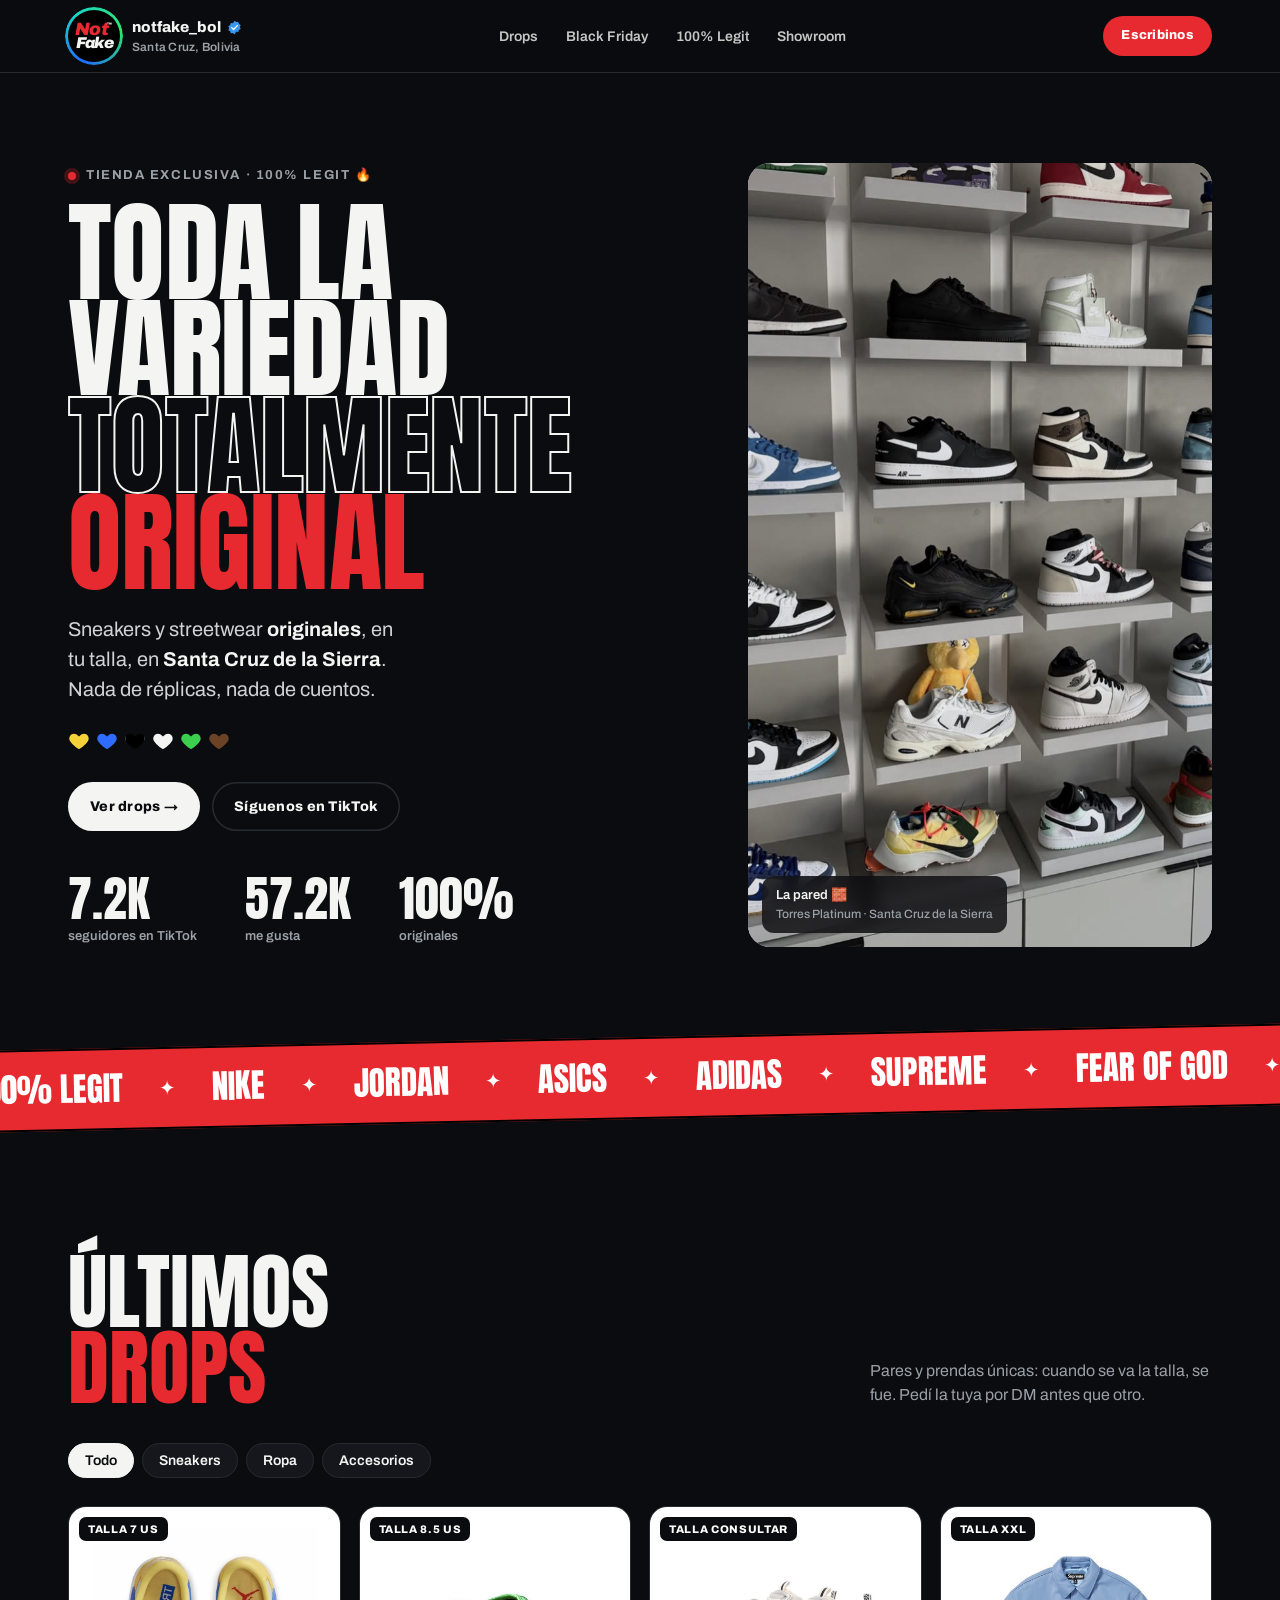
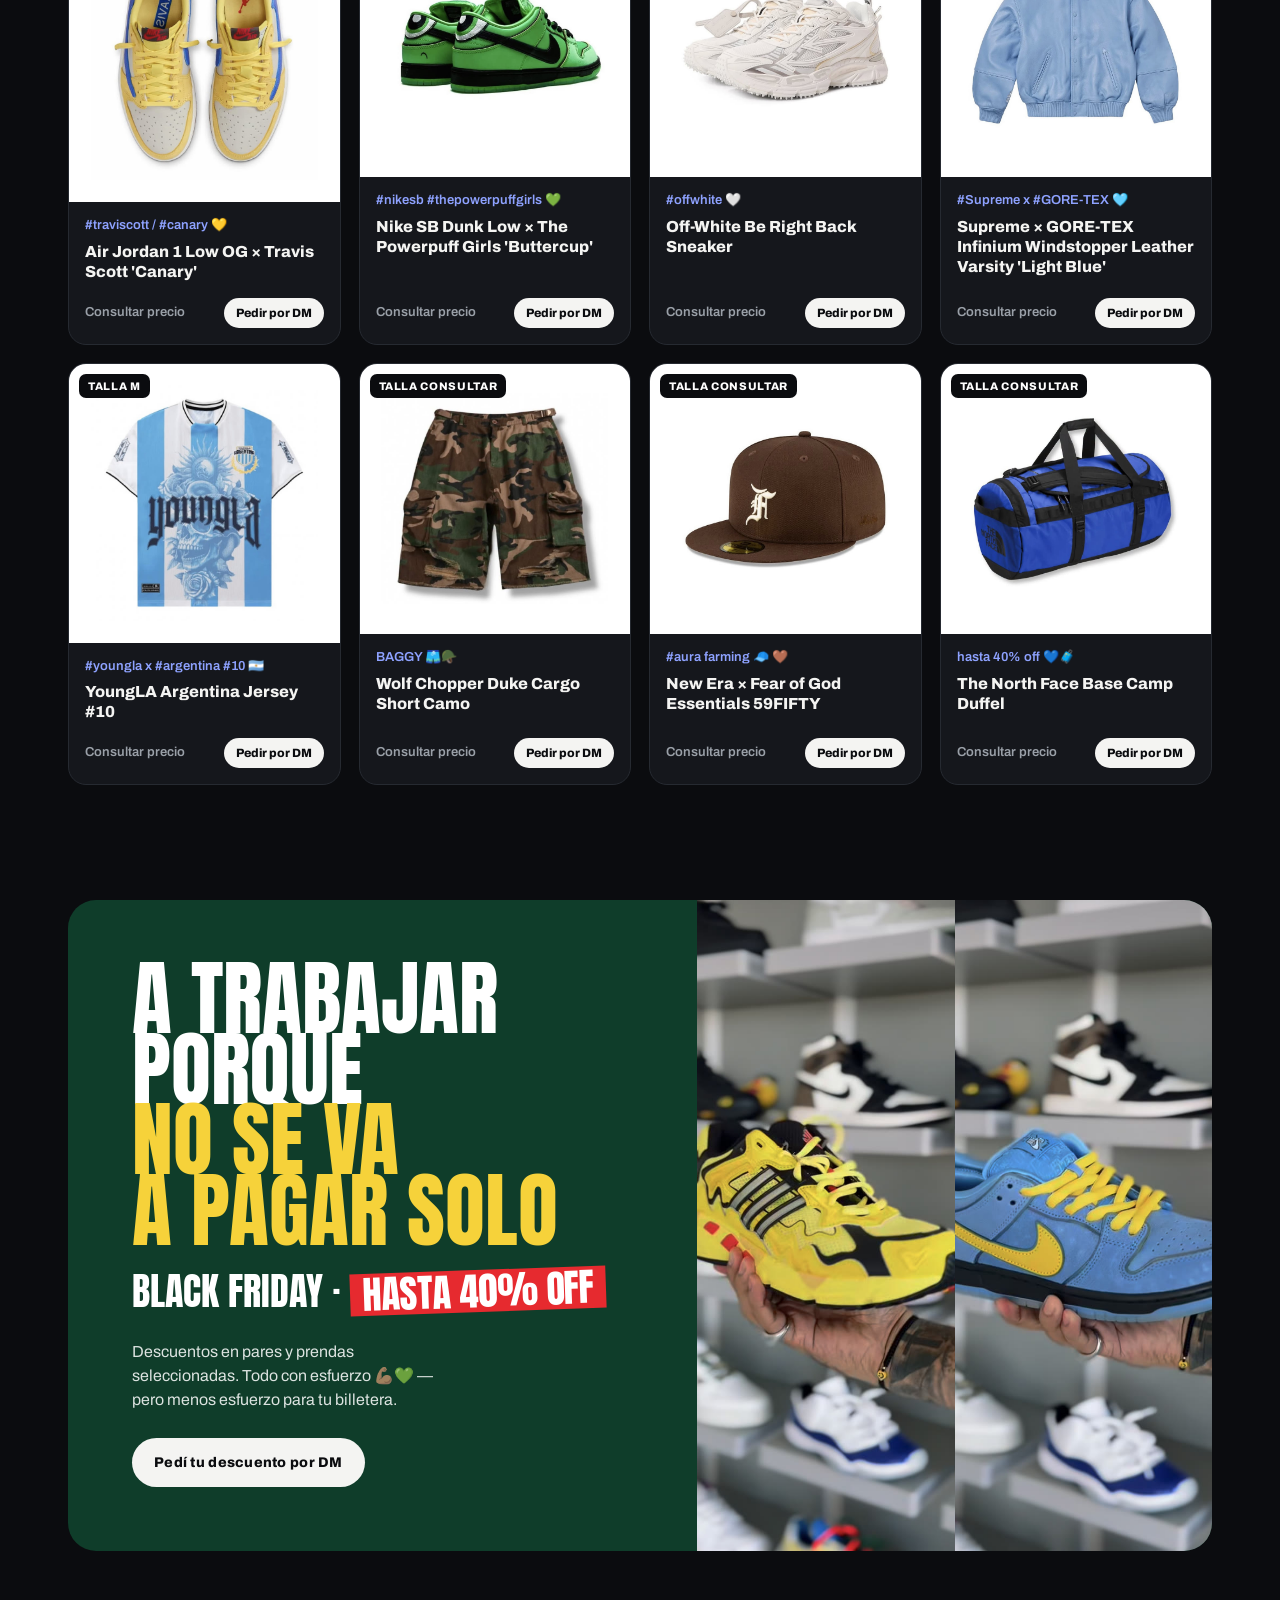
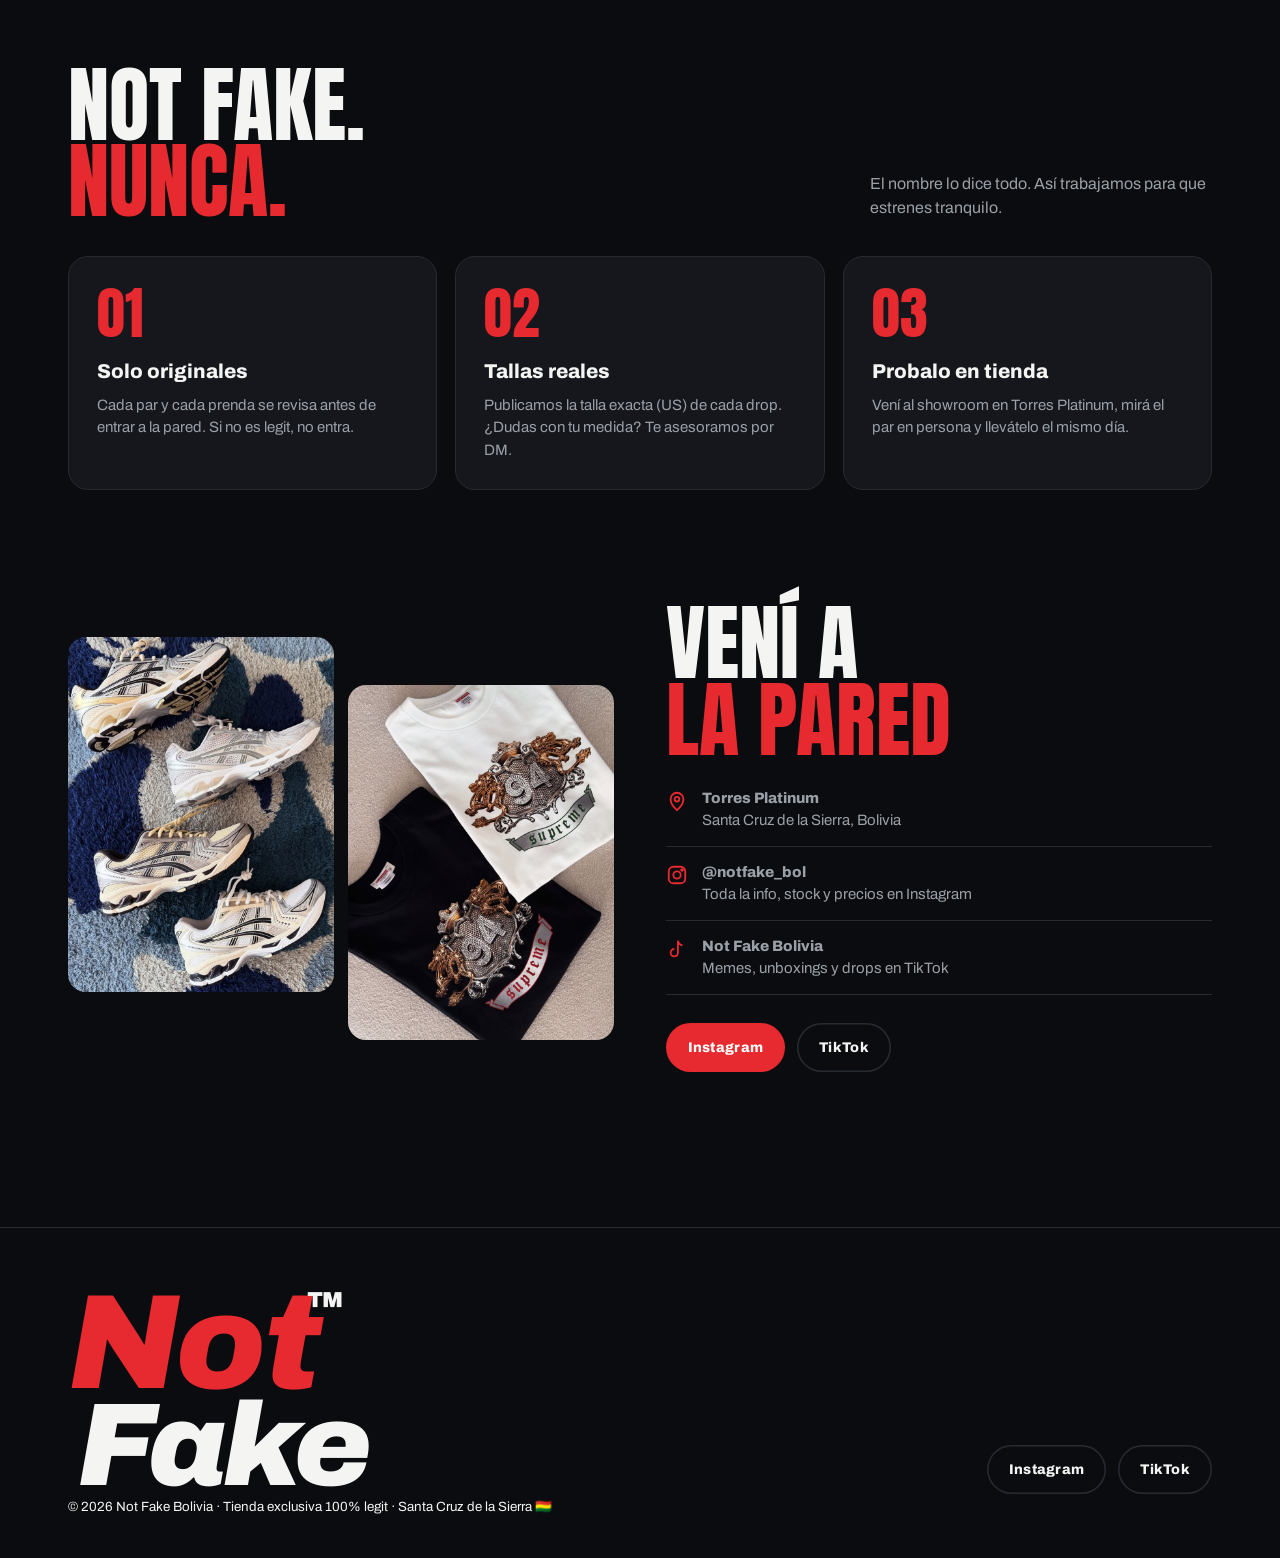
==== web/notfake/index.html @ 71774dd4 "Add Not Fake Bolivia landing page Co-Authored-By: Claude Opus 5.5 <noreply@anthropic.com> Claude-Ses" ====
<!doctype html>
<html lang="es">
<head>
<meta charset="utf-8">
<meta name="viewport" content="width=device-width, initial-scale=1">
<title>Not Fake Bolivia — Tienda 100% Legit</title>
<meta name="description" content="Sneakers y streetwear 100% originales en Santa Cruz de la Sierra. Nike, Jordan, Asics, Adidas, Supreme, Fear of God y más.">
<link rel="preconnect" href="https://fonts.googleapis.com">
<link rel="preconnect" href="https://fonts.gstatic.com" crossorigin>
<link href="https://fonts.googleapis.com/css2?family=Anton&family=Archivo:ital,wght@0,400;0,600;0,800;0,900;1,900&display=swap" rel="stylesheet">
<style>
  :root{
    --ink:#0b0c0f;          /* negro Instagram/TikTok de la marca */
    --ink-2:#15171c;
    --line:#262a31;
    --paper:#ffffff;        /* fondo blanco de las fotos de producto */
    --concrete:#e4e4e1;     /* repisas grises del showroom */
    --red:#e62a2f;          /* el "Not" del logo */
    --text:#f4f4f2;
    --muted:#9aa0a8;
    /* colorways de los corazones 💛💙🖤🤍💚🤎 */
    --c-yellow:#f6d23a; --c-blue:#2f6bff; --c-black:#0b0c0f;
    --c-white:#f4f4f2;  --c-green:#3ccf4e; --c-brown:#6b4226;
    --display:"Anton", Impact, "Arial Narrow", sans-serif;
    --sans:"Archivo", system-ui, -apple-system, "Segoe UI", sans-serif;
    --gutter:clamp(16px,4vw,48px);
  }
  *{box-sizing:border-box;margin:0;padding:0}
  html{scroll-behavior:smooth}
  body{background:var(--ink);color:var(--text);font-family:var(--sans);line-height:1.5;-webkit-font-smoothing:antialiased;overflow-x:hidden}
  img{display:block;max-width:100%}
  a{color:inherit;text-decoration:none}
  .wrap{max-width:1240px;margin:0 auto;padding:0 var(--gutter)}

  /* ---------- LOGO (recreado: Not rojo + Fake blanco, heavy italic) ---------- */
  .logo{font-family:var(--sans);font-weight:900;font-style:italic;line-height:.82;letter-spacing:-.03em;display:inline-flex;flex-direction:column;align-items:flex-start}
  .logo .not{color:var(--red);font-size:1.05em;position:relative}
  .logo .not sup{font-size:.28em;color:var(--text);position:absolute;top:.1em;right:-.55em;font-style:normal}
  .logo .fake{color:var(--text);font-size:.92em;margin-left:.08em}
  .logo-badge{width:52px;height:52px;border-radius:50%;background:#000;display:grid;place-items:center;font-size:17px;
    box-shadow:0 0 0 2px #000,0 0 0 4px transparent;position:relative}
  .logo-badge::before{content:"";position:absolute;inset:-3px;border-radius:50%;padding:3px;
    background:conic-gradient(from 200deg,#1f6bff,#18d6c9,#2ee66b,#1f6bff);
    -webkit-mask:linear-gradient(#000 0 0) content-box,linear-gradient(#000 0 0);-webkit-mask-composite:xor;mask-composite:exclude}

  /* ---------- NAV ---------- */
  header{position:sticky;top:0;z-index:20;background:rgba(11,12,15,.86);backdrop-filter:blur(12px);border-bottom:1px solid var(--line)}
  .nav{display:flex;align-items:center;justify-content:space-between;height:72px;gap:16px}
  .nav .brand{display:flex;align-items:center;gap:12px}
  .nav .brand small{display:block;font-size:12px;color:var(--muted);font-weight:600;letter-spacing:.02em}
  .nav .brand strong{font-weight:800;font-size:15px;display:flex;align-items:center;gap:6px}
  .verified{width:15px;height:15px;flex:none}
  .nav ul{display:flex;gap:28px;list-style:none;font-weight:600;font-size:14px}
  .nav ul a{opacity:.8;transition:opacity .2s}
  .nav ul a:hover{opacity:1}
  .btn{display:inline-flex;align-items:center;gap:10px;font-family:var(--sans);font-weight:800;font-size:14px;letter-spacing:.02em;
    padding:14px 22px;border-radius:999px;background:var(--text);color:var(--ink);border:0;cursor:pointer;transition:transform .15s,background .2s}
  .btn:hover{transform:translateY(-2px)}
  .btn.red{background:var(--red);color:#fff}
  .btn.ghost{background:transparent;color:var(--text);box-shadow:inset 0 0 0 1.5px var(--line)}
  .btn.ghost:hover{box-shadow:inset 0 0 0 1.5px var(--text)}
  .nav .btn{padding:10px 18px;font-size:13px}
  @media (max-width:860px){.nav ul{display:none}}

  /* ---------- HERO ---------- */
  .hero{padding:clamp(40px,7vw,90px) 0 20px;position:relative;overflow:hidden}
  .hero-grid{display:grid;grid-template-columns:1.15fr .85fr;gap:clamp(24px,4vw,56px);align-items:stretch}
  .kicker{display:inline-flex;align-items:center;gap:10px;font-weight:700;font-size:13px;letter-spacing:.12em;text-transform:uppercase;color:var(--muted)}
  .kicker .dot{width:8px;height:8px;border-radius:50%;background:var(--red);box-shadow:0 0 0 4px rgba(230,42,47,.25);animation:pulse 1.6s infinite}
  @keyframes pulse{50%{box-shadow:0 0 0 8px rgba(230,42,47,0)}}
  h1{font-family:var(--display);font-weight:400;text-transform:uppercase;line-height:.88;letter-spacing:-.005em;
     font-size:clamp(56px,8.6vw,132px);margin:18px 0 22px}
  h1 .out{color:transparent;-webkit-text-stroke:2px var(--text)}
  h1 .red{color:var(--red)}
  .hero p.lead{font-size:clamp(17px,1.6vw,20px);color:#cfd2d6;max-width:30ch}
  .hero p.lead b{color:var(--text)}
  .hero .ctas{display:flex;flex-wrap:wrap;gap:12px;margin-top:30px}
  .hero-photo{position:relative;border-radius:22px;overflow:hidden;min-height:420px;background:var(--concrete)}
  .hero-photo img{position:absolute;inset:0}
  .hero-photo img{width:100%;height:100%;object-fit:cover}
  .hero-photo .tag{position:absolute;left:14px;bottom:14px;background:rgba(11,12,15,.82);backdrop-filter:blur(8px);
     padding:10px 14px;border-radius:12px;font-size:13px;font-weight:600}
  .hero-photo .tag span{color:var(--muted);display:block;font-weight:500;font-size:12px}
  .stats{display:flex;gap:clamp(20px,4vw,48px);margin-top:44px;flex-wrap:wrap}
  .stats div b{display:block;font-family:var(--display);font-weight:400;font-size:clamp(34px,4vw,48px);line-height:1}
  .stats div span{font-size:13px;color:var(--muted);font-weight:600}
  @media (max-width:860px){.hero-grid{grid-template-columns:1fr}.hero-photo{aspect-ratio:4/3}}

  /* ---------- HEARTS / COLORWAYS ---------- */
  .hearts{display:flex;gap:6px;margin-top:26px}
  .hearts i{width:22px;height:22px;display:block;
     -webkit-mask:url("data:image/svg+xml,%3Csvg xmlns='http://www.w3.org/2000/svg' viewBox='0 0 24 24'%3E%3Cpath d='M12 21s-7.5-4.6-10-9.3C.4 8.4 2.3 4 6.4 4c2.3 0 3.9 1.3 5.6 3.2C13.7 5.3 15.3 4 17.6 4 21.7 4 23.6 8.4 22 11.7 19.5 16.4 12 21 12 21z'/%3E%3C/svg%3E") center/contain no-repeat;
             mask:url("data:image/svg+xml,%3Csvg xmlns='http://www.w3.org/2000/svg' viewBox='0 0 24 24'%3E%3Cpath d='M12 21s-7.5-4.6-10-9.3C.4 8.4 2.3 4 6.4 4c2.3 0 3.9 1.3 5.6 3.2C13.7 5.3 15.3 4 17.6 4 21.7 4 23.6 8.4 22 11.7 19.5 16.4 12 21 12 21z'/%3E%3C/svg%3E") center/contain no-repeat}
  .hearts i:nth-child(3){background:#000;box-shadow:inset 0 0 0 2px #4a4f57}

  /* ---------- MARQUEE ---------- */
  .marquee{margin-top:clamp(48px,7vw,90px);background:var(--red);color:#fff;overflow:hidden;transform:rotate(-1.2deg);
     border-block:2px solid #000;width:104%;margin-left:-2%}
  .marquee .track{display:flex;gap:36px;width:max-content;padding:14px 0;animation:scroll 28s linear infinite;
     font-family:var(--display);font-size:clamp(22px,2.6vw,34px);text-transform:uppercase;white-space:nowrap}
  .marquee .track span{display:inline-flex;align-items:center;gap:36px}
  .marquee .track span::after{content:"✦";font-size:.6em}
  @keyframes scroll{to{transform:translateX(-50%)}}

  /* ---------- SECTION HEADS ---------- */
  section.block{padding:clamp(70px,9vw,120px) 0}
  .head{display:flex;justify-content:space-between;align-items:end;gap:24px;flex-wrap:wrap;margin-bottom:36px}
  h2{font-family:var(--display);font-weight:400;text-transform:uppercase;line-height:.92;font-size:clamp(44px,6.5vw,88px)}
  h2 em{font-style:normal;color:var(--red)}
  .head p{color:var(--muted);max-width:38ch;font-size:16px}

  /* ---------- FILTER CHIPS ---------- */
  .chips{display:flex;gap:8px;flex-wrap:wrap;margin-bottom:28px}
  .chip{font:600 14px var(--sans);padding:9px 16px;border-radius:999px;background:var(--ink-2);color:var(--text);
     border:1px solid var(--line);cursor:pointer;transition:all .2s}
  .chip:hover{border-color:#555}
  .chip.on{background:var(--text);color:var(--ink);border-color:var(--text)}

  /* ---------- DROP CARDS (formato post: foto blanca + caption con hashtags) ---------- */
  .grid{display:grid;grid-template-columns:repeat(4,1fr);gap:18px}
  @media (max-width:1060px){.grid{grid-template-columns:repeat(3,1fr)}}
  @media (max-width:760px){.grid{grid-template-columns:repeat(2,1fr);gap:12px}}
  .card{background:var(--ink-2);border:1px solid var(--line);border-radius:18px;overflow:hidden;display:flex;flex-direction:column;
     transition:transform .25s,border-color .25s}
  .card:hover{transform:translateY(-4px);border-color:#3a3f48}
  .card .ph{background:var(--paper);aspect-ratio:1;display:grid;place-items:center;padding:8%;position:relative}
  .card .ph img{width:100%;height:100%;object-fit:contain;transition:transform .4s}
  .card:hover .ph img{transform:scale(1.05) rotate(-2deg)}
  .card .size{position:absolute;top:10px;left:10px;background:var(--ink);color:#fff;font:800 11px var(--sans);
     letter-spacing:.06em;text-transform:uppercase;padding:6px 9px;border-radius:7px}
  .card .body{padding:14px 16px 16px;display:flex;flex-direction:column;gap:6px;flex:1}
  .card .tags{font-size:13px;color:#8ea2ff;font-weight:600}
  .card h3{font-weight:800;font-size:16px;line-height:1.25}
  .card .row{margin-top:auto;padding-top:10px;display:flex;justify-content:space-between;align-items:center;gap:8px}
  .card .row span{font-size:13px;color:var(--muted);font-weight:600}
  .card .dm{font:800 12px var(--sans);padding:8px 12px;border-radius:999px;background:var(--text);color:var(--ink);white-space:nowrap}
  .card .dm:hover{background:var(--red);color:#fff}
  .card.hide{display:none}
  @media (max-width:760px){.card .body{padding:12px}.card h3{font-size:14px}.card .row{flex-direction:column;align-items:stretch}.card .dm{text-align:center}}

  /* ---------- MEME / BLACK FRIDAY ---------- */
  .bf{background:#0f3d2a;color:#fff;border-radius:28px;overflow:hidden;display:grid;grid-template-columns:1.1fr .9fr;position:relative}
  .bf .txt{padding:clamp(32px,5vw,64px)}
  .bf .big{font-family:var(--display);text-transform:uppercase;line-height:.86;font-size:clamp(52px,6.4vw,100px)}
  .bf .big .y{color:var(--c-yellow)}
  .bf .sub{font-family:var(--display);text-transform:uppercase;font-size:clamp(26px,3vw,40px);margin-top:14px;line-height:1}
  .bf .pct{display:inline-block;background:var(--red);padding:2px 12px;transform:rotate(-2deg);margin:10px 0}
  .bf p{margin-top:18px;opacity:.85;max-width:36ch}
  .bf .ctas{margin-top:26px;display:flex;gap:12px;flex-wrap:wrap}
  .bf .pics{display:grid;grid-template-columns:1fr 1fr;gap:0}
  .bf .pics img{width:100%;height:100%;object-fit:cover}
  @media (max-width:860px){.bf{grid-template-columns:1fr}.bf .pics img{aspect-ratio:1}}

  /* ---------- LEGIT ---------- */
  .legit{display:grid;grid-template-columns:repeat(3,1fr);gap:18px}
  @media (max-width:860px){.legit{grid-template-columns:1fr}}
  .legit div{background:var(--ink-2);border:1px solid var(--line);border-radius:20px;padding:28px}
  .legit .n{font-family:var(--display);font-size:56px;line-height:1;color:var(--red)}
  .legit h3{font-weight:800;font-size:20px;margin:12px 0 8px}
  .legit p{color:var(--muted);font-size:15px}

  /* ---------- SHOWROOM ---------- */
  .show{display:grid;grid-template-columns:1fr 1fr;gap:clamp(24px,4vw,56px);align-items:center}
  .show .photos{display:grid;grid-template-columns:1fr 1fr;gap:14px}
  .show .photos img{border-radius:18px;aspect-ratio:3/4;object-fit:cover;width:100%}
  .show .photos img:last-child{margin-top:48px}
  .show ul{list-style:none;margin-top:28px;display:grid;gap:14px}
  .show li{display:flex;gap:14px;align-items:flex-start;padding-bottom:14px;border-bottom:1px solid var(--line)}
  .show li b{display:block;font-weight:800}
  .show li span{color:var(--muted);font-size:15px}
  .show li svg{flex:none;margin-top:3px}
  @media (max-width:860px){.show{grid-template-columns:1fr}}

  /* ---------- FOOTER ---------- */
  footer{border-top:1px solid var(--line);padding:60px 0 40px;margin-top:40px}
  .foot{display:flex;justify-content:space-between;gap:32px;flex-wrap:wrap;align-items:flex-end}
  .foot .logo{font-size:clamp(64px,10vw,130px)}
  .foot .links{display:flex;gap:12px;flex-wrap:wrap}
  .foot small{display:block;color:var(--muted);margin-top:36px;font-size:13px}

  .reveal{opacity:0;transform:translateY(24px);transition:opacity .7s ease,transform .7s ease}
  .reveal.in{opacity:1;transform:none}
  @media (prefers-reduced-motion:reduce){.reveal{opacity:1;transform:none}.marquee .track{animation:none}*{transition:none!important}}
</style>
</head>
<body>

<header>
  <div class="wrap nav">
    <a href="#" class="brand" aria-label="Not Fake Bolivia">
      <span class="logo-badge"><span class="logo"><span class="not">Not<sup>™</sup></span><span class="fake">Fake</span></span></span>
      <span>
        <strong>notfake_bol
          <svg class="verified" viewBox="0 0 24 24" aria-label="verificado"><path fill="#3897f0" d="M12 1l2.6 2.2 3.4-.4.9 3.3 3 1.7-1.3 3.2 1.3 3.2-3 1.7-.9 3.3-3.4-.4L12 23l-2.6-2.2-3.4.4-.9-3.3-3-1.7 1.3-3.2L2.1 9.8l3-1.7.9-3.3 3.4.4z"/><path d="M7.5 12.2l3 3 6-6.2" stroke="#fff" stroke-width="2.2" fill="none" stroke-linecap="round" stroke-linejoin="round"/></svg>
        </strong>
        <small>Santa Cruz, Bolivia</small>
      </span>
    </a>
    <ul>
      <li><a href="#drops">Drops</a></li>
      <li><a href="#black-friday">Black Friday</a></li>
      <li><a href="#legit">100% Legit</a></li>
      <li><a href="#showroom">Showroom</a></li>
    </ul>
    <a class="btn red" href="https://instagram.com/notfake_bol" target="_blank" rel="noopener">Escribinos</a>
  </div>
</header>

<main>
  <!-- HERO -->
  <section class="hero">
    <div class="wrap hero-grid">
      <div class="reveal">
        <span class="kicker"><span class="dot"></span>Tienda exclusiva · 100% Legit 🔥</span>
        <h1>Toda la<br>variedad<br><span class="out">totalmente</span><br><span class="red">original</span></h1>
        <p class="lead">Sneakers y streetwear <b>originales</b>, en tu talla, en <b>Santa Cruz de la Sierra</b>. Nada de réplicas, nada de cuentos.</p>
        <div class="hearts" aria-hidden="true">
          <i style="background:var(--c-yellow)"></i><i style="background:var(--c-blue)"></i><i></i><i style="background:var(--c-white)"></i><i style="background:var(--c-green)"></i><i style="background:var(--c-brown)"></i>
        </div>
        <div class="ctas">
          <a class="btn" href="#drops">Ver drops →</a>
          <a class="btn ghost" href="https://www.tiktok.com/@notfake_bol" target="_blank" rel="noopener">Síguenos en TikTok</a>
        </div>
        <div class="stats">
          <div><b>7.2K</b><span>seguidores en TikTok</span></div>
          <div><b>57.2K</b><span>me gusta</span></div>
          <div><b>100%</b><span>originales</span></div>
        </div>
      </div>
      <div class="hero-photo reveal">
        <img src="img/wall.jpg" alt="Pared de sneakers del showroom Not Fake">
        <div class="tag">La pared 🧱<span>Torres Platinum · Santa Cruz de la Sierra</span></div>
      </div>
    </div>

    <div class="marquee" aria-hidden="true">
      <div class="track">
        <span>100% Legit</span><span>Nike</span><span>Jordan</span><span>Asics</span><span>Adidas</span><span>Supreme</span><span>Fear of God</span><span>Off-White</span><span>YoungLA</span><span>The North Face</span><span>Santa Cruz 🇧🇴</span>
        <span>100% Legit</span><span>Nike</span><span>Jordan</span><span>Asics</span><span>Adidas</span><span>Supreme</span><span>Fear of God</span><span>Off-White</span><span>YoungLA</span><span>The North Face</span><span>Santa Cruz 🇧🇴</span>
      </div>
    </div>
  </section>

  <!-- DROPS -->
  <section class="block" id="drops">
    <div class="wrap">
      <div class="head reveal">
        <h2>Últimos<br><em>drops</em></h2>
        <p>Pares y prendas únicas: cuando se va la talla, se fue. Pedí la tuya por DM antes que otro.</p>
      </div>
      <div class="chips" role="tablist">
        <button class="chip on" data-f="all">Todo</button>
        <button class="chip" data-f="sneakers">Sneakers</button>
        <button class="chip" data-f="ropa">Ropa</button>
        <button class="chip" data-f="accesorios">Accesorios</button>
      </div>
      <div class="grid" id="grid"></div>
    </div>
  </section>

  <!-- BLACK FRIDAY / MEME -->
  <section class="block" id="black-friday" style="padding-top:0">
    <div class="wrap">
      <div class="bf reveal">
        <div class="txt">
          <div class="big">A trabajar<br>porque <span class="y">no&nbsp;se&nbsp;va<br>a pagar solo</span></div>
          <div class="sub">Black Friday · <span class="pct">hasta 40% off</span></div>
          <p>Descuentos en pares y prendas seleccionadas. Todo con esfuerzo 💪🏽💚 — pero menos esfuerzo para tu billetera.</p>
          <div class="ctas">
            <a class="btn" href="https://instagram.com/notfake_bol" target="_blank" rel="noopener">Pedí tu descuento por DM</a>
          </div>
        </div>
        <div class="pics">
          <img src="img/adidas.jpg" alt="Adidas amarillas en mano frente a la pared del showroom">
          <img src="img/dunk-blue.jpg" alt="Nike SB Dunk celeste con cordones amarillos">
        </div>
      </div>
    </div>
  </section>

  <!-- LEGIT -->
  <section class="block" id="legit" style="padding-top:0">
    <div class="wrap">
      <div class="head reveal">
        <h2>Not fake.<br><em>Nunca.</em></h2>
        <p>El nombre lo dice todo. Así trabajamos para que estrenes tranquilo.</p>
      </div>
      <div class="legit">
        <div class="reveal"><span class="n">01</span><h3>Solo originales</h3><p>Cada par y cada prenda se revisa antes de entrar a la pared. Si no es legit, no entra.</p></div>
        <div class="reveal"><span class="n">02</span><h3>Tallas reales</h3><p>Publicamos la talla exacta (US) de cada drop. ¿Dudas con tu medida? Te asesoramos por DM.</p></div>
        <div class="reveal"><span class="n">03</span><h3>Probalo en tienda</h3><p>Vení al showroom en Torres Platinum, mirá el par en persona y llevátelo el mismo día.</p></div>
      </div>
    </div>
  </section>

  <!-- SHOWROOM -->
  <section class="block" id="showroom" style="padding-top:0">
    <div class="wrap show">
      <div class="photos reveal">
        <img src="img/asics.jpg" alt="Cuatro pares de Asics Gel Kayano 14 sobre alfombra azul">
        <img src="img/supreme-tee.jpg" alt="Poleras Supreme Diamonds blanca y negra">
      </div>
      <div class="reveal">
        <h2>Vení a<br><em>la pared</em></h2>
        <ul>
          <li>
            <svg width="22" height="22" viewBox="0 0 24 24" fill="none" stroke="#e62a2f" stroke-width="2"><path d="M12 22s7-6.2 7-12a7 7 0 10-14 0c0 5.8 7 12 7 12z"/><circle cx="12" cy="10" r="2.5"/></svg>
            <span><b>Torres Platinum</b>Santa Cruz de la Sierra, Bolivia</span>
          </li>
          <li>
            <svg width="22" height="22" viewBox="0 0 24 24" fill="none" stroke="#e62a2f" stroke-width="2"><rect x="3" y="3" width="18" height="18" rx="5"/><circle cx="12" cy="12" r="4"/><circle cx="17.5" cy="6.5" r="1" fill="#e62a2f"/></svg>
            <span><b>@notfake_bol</b>Toda la info, stock y precios en Instagram</span>
          </li>
          <li>
            <svg width="22" height="22" viewBox="0 0 24 24" fill="none" stroke="#e62a2f" stroke-width="2"><path d="M9 12a4 4 0 104 4V3c.5 2.5 2.5 4.5 5 5"/></svg>
            <span><b>Not Fake Bolivia</b>Memes, unboxings y drops en TikTok</span>
          </li>
        </ul>
        <div style="display:flex;gap:12px;flex-wrap:wrap;margin-top:28px">
          <a class="btn red" href="https://instagram.com/notfake_bol" target="_blank" rel="noopener">Instagram</a>
          <a class="btn ghost" href="https://www.tiktok.com/@notfake_bol" target="_blank" rel="noopener">TikTok</a>
        </div>
      </div>
    </div>
  </section>
</main>

<footer>
  <div class="wrap">
    <div class="foot">
      <span class="logo"><span class="not">Not<sup>™</sup></span><span class="fake">Fake</span></span>
      <div class="links">
        <a class="btn ghost" href="https://instagram.com/notfake_bol" target="_blank" rel="noopener">Instagram</a>
        <a class="btn ghost" href="https://www.tiktok.com/@notfake_bol" target="_blank" rel="noopener">TikTok</a>
      </div>
    </div>
    <small>© 2026 Not Fake Bolivia · Tienda exclusiva 100% legit · Santa Cruz de la Sierra 🇧🇴</small>
  </div>
</footer>

<script>
  const IG = "https://instagram.com/notfake_bol";
  const drops = [
    {img:"jordan-canary.jpg",  cat:"sneakers",   tags:"#traviscott / #canary 💛", name:"Air Jordan 1 Low OG × Travis Scott 'Canary'", size:"7 US"},
    {img:"dunk-green.jpg",     cat:"sneakers",   tags:"#nikesb #thepowerpuffgirls 💚", name:"Nike SB Dunk Low × The Powerpuff Girls 'Buttercup'", size:"8.5 US"},
    {img:"offwhite.jpg",       cat:"sneakers",   tags:"#offwhite 🤍", name:"Off-White Be Right Back Sneaker", size:"Consultar"},
    {img:"supreme-jacket.jpg", cat:"ropa",       tags:"#Supreme x #GORE-TEX 🩵", name:"Supreme × GORE-TEX Infinium Windstopper Leather Varsity 'Light Blue'", size:"XXL"},
    {img:"youngla.jpg",        cat:"ropa",       tags:"#youngla x #argentina #10 🇦🇷", name:"YoungLA Argentina Jersey #10", size:"M"},
    {img:"camo.jpg",           cat:"ropa",       tags:"BAGGY 🩳🪖", name:"Wolf Chopper Duke Cargo Short Camo", size:"Consultar"},
    {img:"fog-cap.jpg",        cat:"accesorios", tags:"#aura farming 🧢 🤎", name:"New Era × Fear of God Essentials 59FIFTY", size:"Consultar"},
    {img:"tnf.jpg",            cat:"accesorios", tags:"hasta 40% off 💙🧳", name:"The North Face Base Camp Duffel", size:"Consultar"}
  ];
  const grid = document.getElementById("grid");
  grid.innerHTML = drops.map(d => `
    <article class="card reveal" data-cat="${d.cat}">
      <div class="ph"><span class="size">Talla ${d.size}</span><img src="img/${d.img}" alt="${d.name}" loading="lazy"></div>
      <div class="body">
        <span class="tags">${d.tags}</span>
        <h3>${d.name}</h3>
        <div class="row"><span>Consultar precio</span><a class="dm" href="${IG}" target="_blank" rel="noopener">Pedir por DM</a></div>
      </div>
    </article>`).join("");

  document.querySelectorAll(".chip").forEach(c => c.addEventListener("click", () => {
    document.querySelectorAll(".chip").forEach(x => x.classList.toggle("on", x === c));
    const f = c.dataset.f;
    grid.querySelectorAll(".card").forEach(k => k.classList.toggle("hide", f !== "all" && k.dataset.cat !== f));
  }));

  const io = new IntersectionObserver(es => es.forEach(e => { if (e.isIntersecting) { e.target.classList.add("in"); io.unobserve(e.target); } }), {threshold:.12});
  document.querySelectorAll(".reveal").forEach(el => io.observe(el));
</script>
</body>
</html>
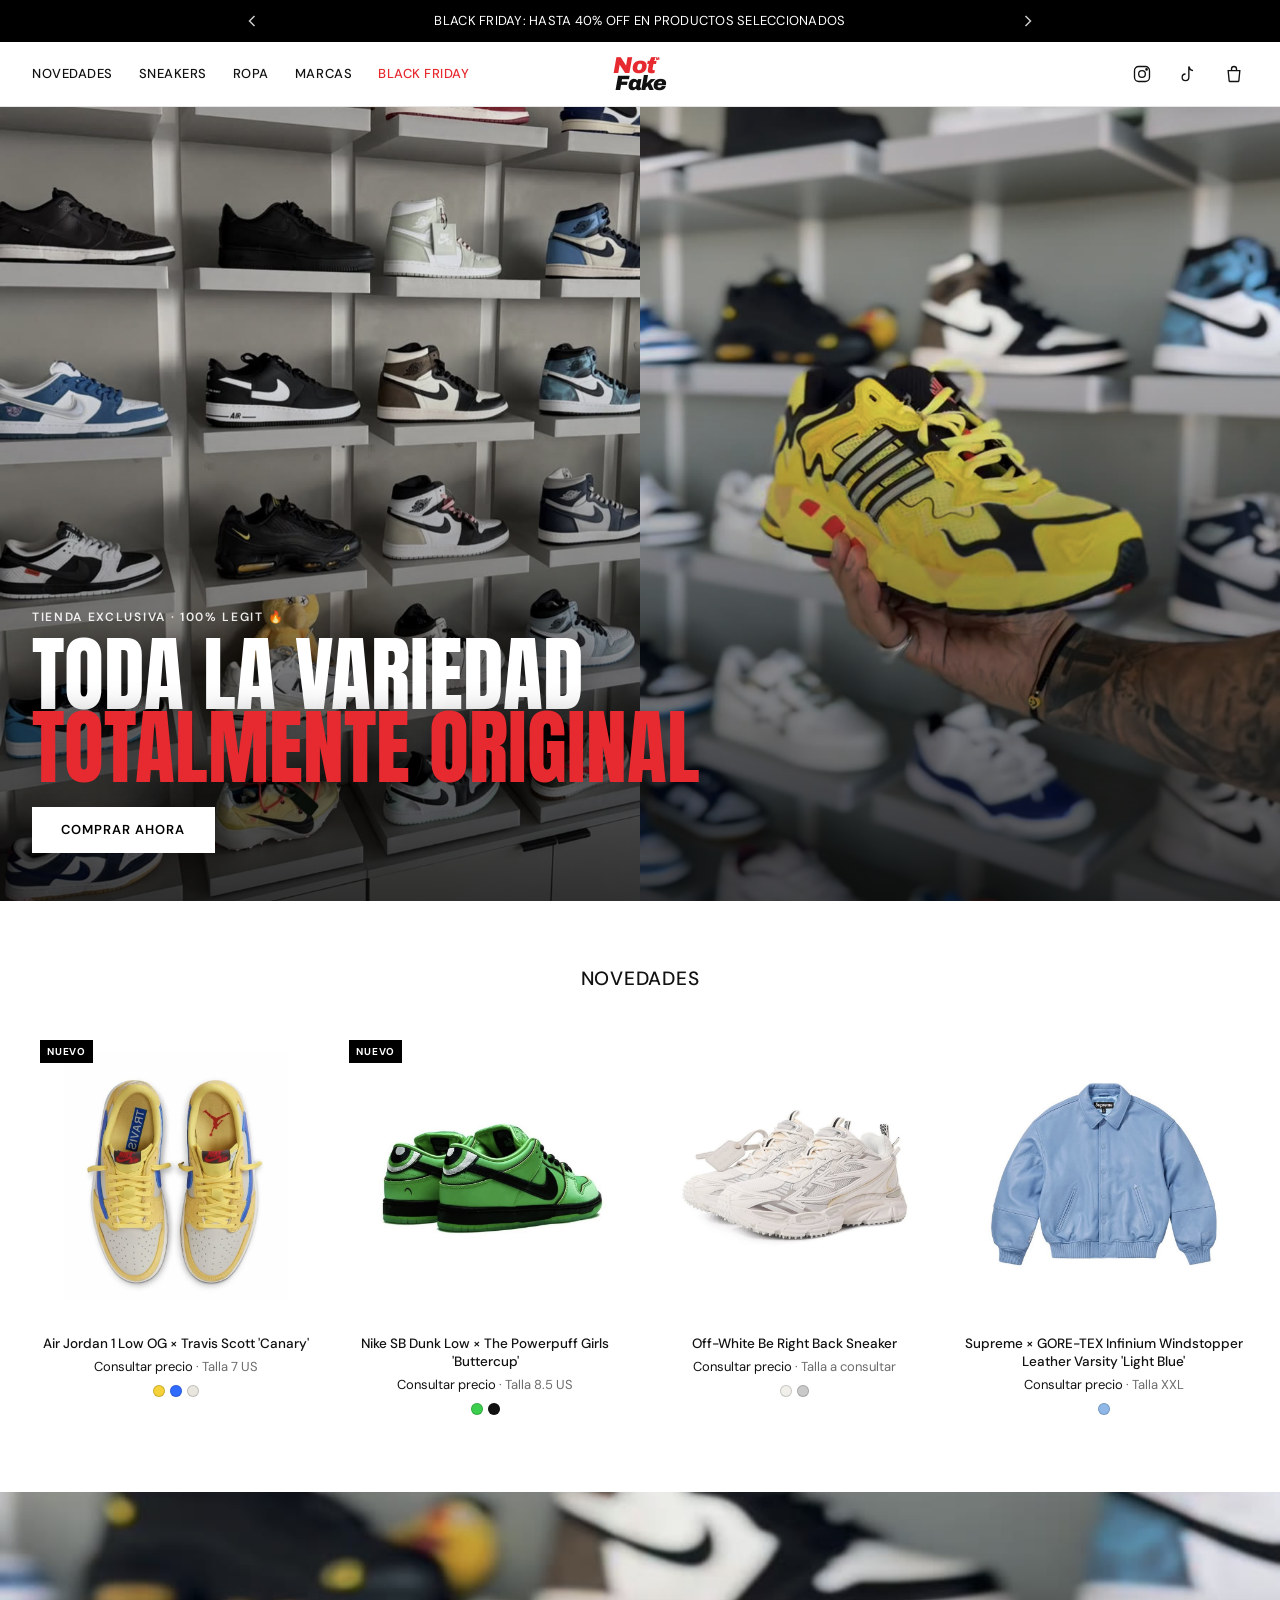
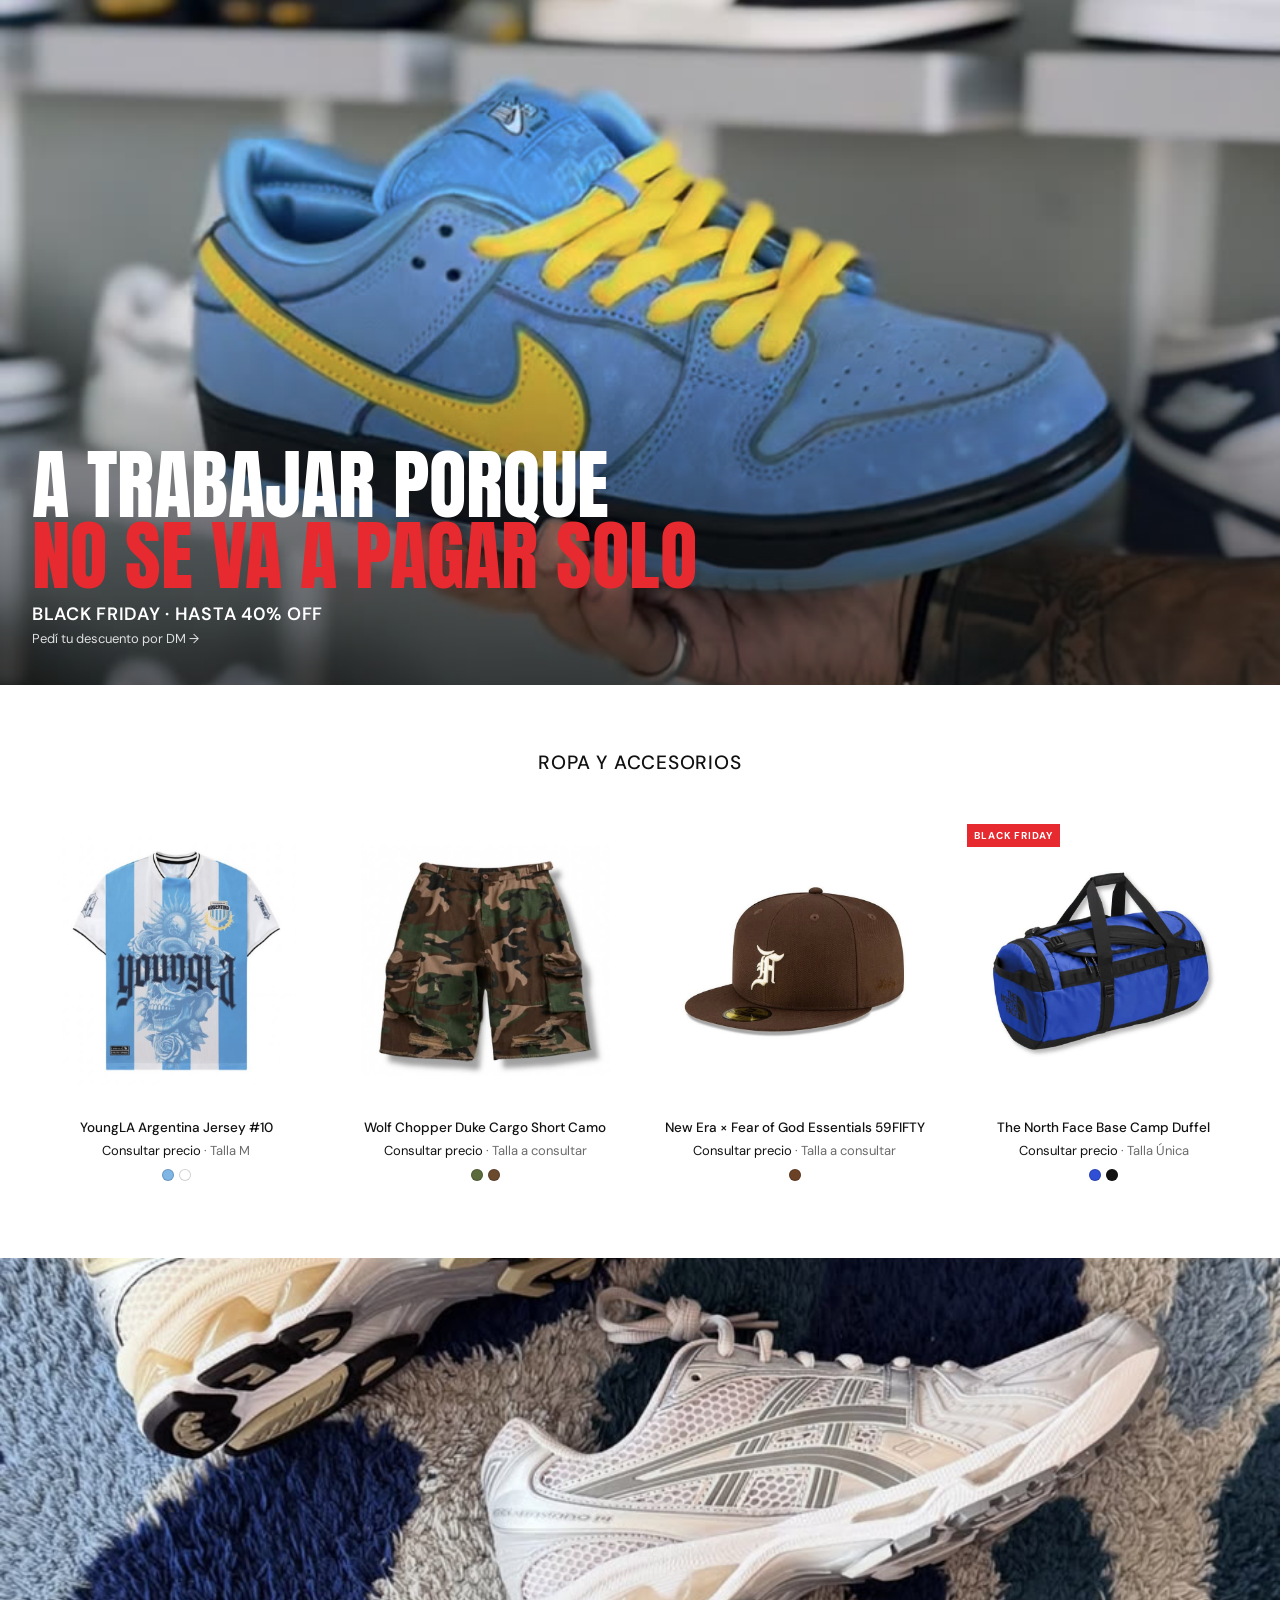
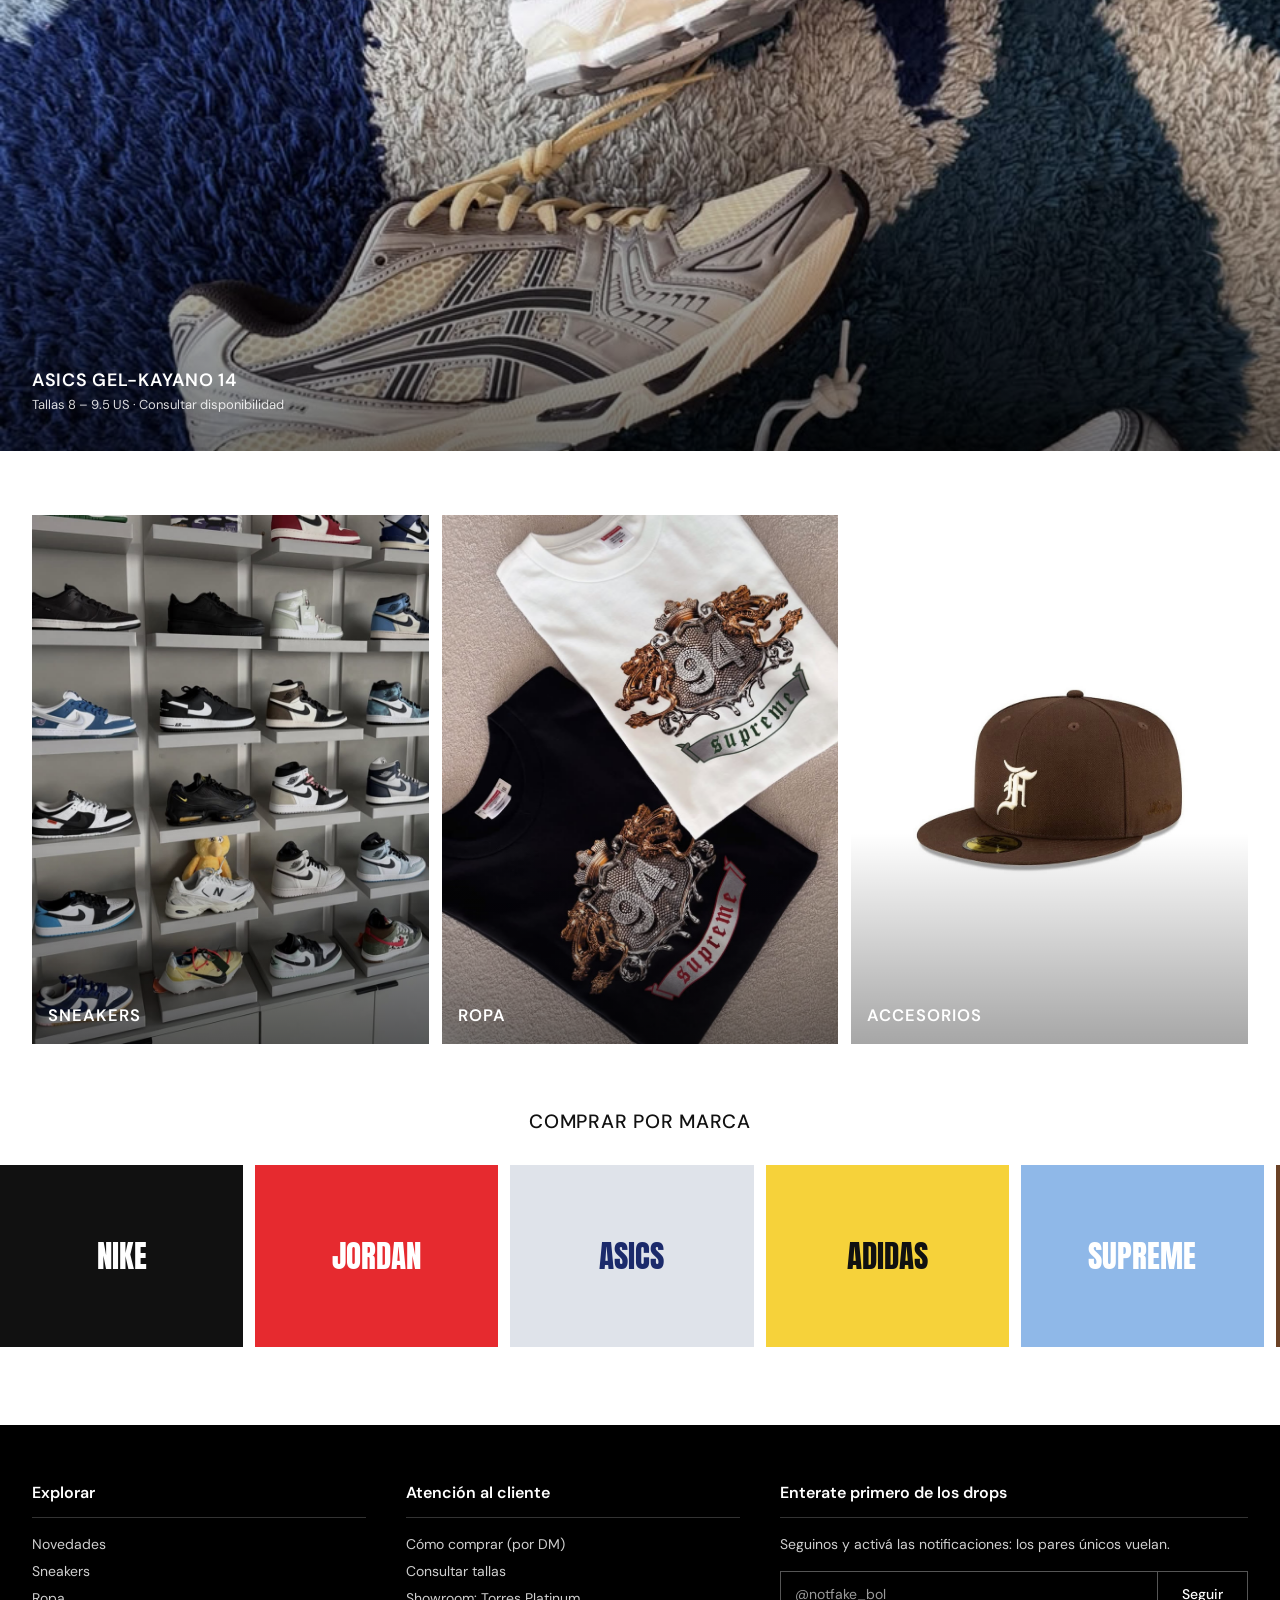
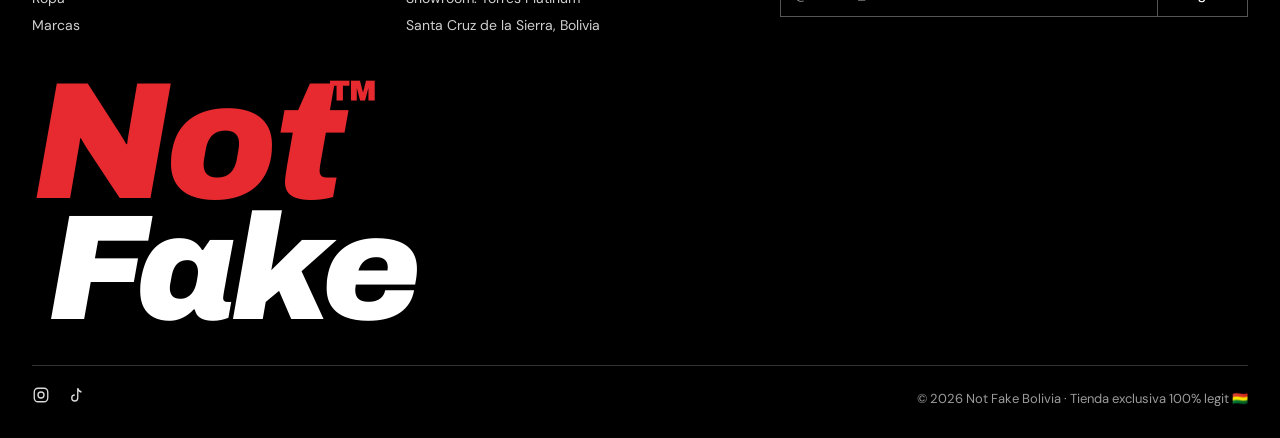
==== commit 41c725da: "Redesign Not Fake page with minimal e-commerce layout Co-Authored-By: Claude Opus 5.5 <noreply@anthr" ====
--- a/web/notfake/index.html
+++ b/web/notfake/index.html
@@ -7,368 +7,349 @@
 <meta name="description" content="Sneakers y streetwear 100% originales en Santa Cruz de la Sierra. Nike, Jordan, Asics, Adidas, Supreme, Fear of God y más.">
 <link rel="preconnect" href="https://fonts.googleapis.com">
 <link rel="preconnect" href="https://fonts.gstatic.com" crossorigin>
-<link href="https://fonts.googleapis.com/css2?family=Anton&family=Archivo:ital,wght@0,400;0,600;0,800;0,900;1,900&display=swap" rel="stylesheet">
+<link href="https://fonts.googleapis.com/css2?family=Anton&family=Archivo:ital,wght@1,900&family=DM+Sans:opsz,wght@9..40,400;9..40,500;9..40,600;9..40,700&display=swap" rel="stylesheet">
 <style>
   :root{
-    --ink:#0b0c0f;          /* negro Instagram/TikTok de la marca */
-    --ink-2:#15171c;
-    --line:#262a31;
-    --paper:#ffffff;        /* fondo blanco de las fotos de producto */
-    --concrete:#e4e4e1;     /* repisas grises del showroom */
-    --red:#e62a2f;          /* el "Not" del logo */
-    --text:#f4f4f2;
-    --muted:#9aa0a8;
-    /* colorways de los corazones 💛💙🖤🤍💚🤎 */
-    --c-yellow:#f6d23a; --c-blue:#2f6bff; --c-black:#0b0c0f;
-    --c-white:#f4f4f2;  --c-green:#3ccf4e; --c-brown:#6b4226;
+    --black:#000;
+    --ink:#111;
+    --white:#fff;
+    --muted:#6b6b6b;
+    --line:#e6e6e6;
+    --soft:#f4f4f2;
+    --red:#e62a2f;              /* el "Not" del logo */
+    --sans:"DM Sans", system-ui, -apple-system, "Segoe UI", sans-serif;
     --display:"Anton", Impact, "Arial Narrow", sans-serif;
-    --sans:"Archivo", system-ui, -apple-system, "Segoe UI", sans-serif;
-    --gutter:clamp(16px,4vw,48px);
+    --logo:"Archivo", "Arial Black", sans-serif;
+    --gutter:clamp(16px,2.5vw,32px);
   }
   *{box-sizing:border-box;margin:0;padding:0}
   html{scroll-behavior:smooth}
-  body{background:var(--ink);color:var(--text);font-family:var(--sans);line-height:1.5;-webkit-font-smoothing:antialiased;overflow-x:hidden}
+  body{background:var(--white);color:var(--ink);font-family:var(--sans);font-size:14px;line-height:1.5;-webkit-font-smoothing:antialiased;overflow-x:hidden}
   img{display:block;max-width:100%}
   a{color:inherit;text-decoration:none}
-  .wrap{max-width:1240px;margin:0 auto;padding:0 var(--gutter)}
-
-  /* ---------- LOGO (recreado: Not rojo + Fake blanco, heavy italic) ---------- */
-  .logo{font-family:var(--sans);font-weight:900;font-style:italic;line-height:.82;letter-spacing:-.03em;display:inline-flex;flex-direction:column;align-items:flex-start}
-  .logo .not{color:var(--red);font-size:1.05em;position:relative}
-  .logo .not sup{font-size:.28em;color:var(--text);position:absolute;top:.1em;right:-.55em;font-style:normal}
-  .logo .fake{color:var(--text);font-size:.92em;margin-left:.08em}
-  .logo-badge{width:52px;height:52px;border-radius:50%;background:#000;display:grid;place-items:center;font-size:17px;
-    box-shadow:0 0 0 2px #000,0 0 0 4px transparent;position:relative}
-  .logo-badge::before{content:"";position:absolute;inset:-3px;border-radius:50%;padding:3px;
-    background:conic-gradient(from 200deg,#1f6bff,#18d6c9,#2ee66b,#1f6bff);
-    -webkit-mask:linear-gradient(#000 0 0) content-box,linear-gradient(#000 0 0);-webkit-mask-composite:xor;mask-composite:exclude}
-
-  /* ---------- NAV ---------- */
-  header{position:sticky;top:0;z-index:20;background:rgba(11,12,15,.86);backdrop-filter:blur(12px);border-bottom:1px solid var(--line)}
-  .nav{display:flex;align-items:center;justify-content:space-between;height:72px;gap:16px}
-  .nav .brand{display:flex;align-items:center;gap:12px}
-  .nav .brand small{display:block;font-size:12px;color:var(--muted);font-weight:600;letter-spacing:.02em}
-  .nav .brand strong{font-weight:800;font-size:15px;display:flex;align-items:center;gap:6px}
-  .verified{width:15px;height:15px;flex:none}
-  .nav ul{display:flex;gap:28px;list-style:none;font-weight:600;font-size:14px}
-  .nav ul a{opacity:.8;transition:opacity .2s}
-  .nav ul a:hover{opacity:1}
-  .btn{display:inline-flex;align-items:center;gap:10px;font-family:var(--sans);font-weight:800;font-size:14px;letter-spacing:.02em;
-    padding:14px 22px;border-radius:999px;background:var(--text);color:var(--ink);border:0;cursor:pointer;transition:transform .15s,background .2s}
-  .btn:hover{transform:translateY(-2px)}
-  .btn.red{background:var(--red);color:#fff}
-  .btn.ghost{background:transparent;color:var(--text);box-shadow:inset 0 0 0 1.5px var(--line)}
-  .btn.ghost:hover{box-shadow:inset 0 0 0 1.5px var(--text)}
-  .nav .btn{padding:10px 18px;font-size:13px}
-  @media (max-width:860px){.nav ul{display:none}}
-
-  /* ---------- HERO ---------- */
-  .hero{padding:clamp(40px,7vw,90px) 0 20px;position:relative;overflow:hidden}
-  .hero-grid{display:grid;grid-template-columns:1.15fr .85fr;gap:clamp(24px,4vw,56px);align-items:stretch}
-  .kicker{display:inline-flex;align-items:center;gap:10px;font-weight:700;font-size:13px;letter-spacing:.12em;text-transform:uppercase;color:var(--muted)}
-  .kicker .dot{width:8px;height:8px;border-radius:50%;background:var(--red);box-shadow:0 0 0 4px rgba(230,42,47,.25);animation:pulse 1.6s infinite}
-  @keyframes pulse{50%{box-shadow:0 0 0 8px rgba(230,42,47,0)}}
-  h1{font-family:var(--display);font-weight:400;text-transform:uppercase;line-height:.88;letter-spacing:-.005em;
-     font-size:clamp(56px,8.6vw,132px);margin:18px 0 22px}
-  h1 .out{color:transparent;-webkit-text-stroke:2px var(--text)}
-  h1 .red{color:var(--red)}
-  .hero p.lead{font-size:clamp(17px,1.6vw,20px);color:#cfd2d6;max-width:30ch}
-  .hero p.lead b{color:var(--text)}
-  .hero .ctas{display:flex;flex-wrap:wrap;gap:12px;margin-top:30px}
-  .hero-photo{position:relative;border-radius:22px;overflow:hidden;min-height:420px;background:var(--concrete)}
-  .hero-photo img{position:absolute;inset:0}
-  .hero-photo img{width:100%;height:100%;object-fit:cover}
-  .hero-photo .tag{position:absolute;left:14px;bottom:14px;background:rgba(11,12,15,.82);backdrop-filter:blur(8px);
-     padding:10px 14px;border-radius:12px;font-size:13px;font-weight:600}
-  .hero-photo .tag span{color:var(--muted);display:block;font-weight:500;font-size:12px}
-  .stats{display:flex;gap:clamp(20px,4vw,48px);margin-top:44px;flex-wrap:wrap}
-  .stats div b{display:block;font-family:var(--display);font-weight:400;font-size:clamp(34px,4vw,48px);line-height:1}
-  .stats div span{font-size:13px;color:var(--muted);font-weight:600}
-  @media (max-width:860px){.hero-grid{grid-template-columns:1fr}.hero-photo{aspect-ratio:4/3}}
-
-  /* ---------- HEARTS / COLORWAYS ---------- */
-  .hearts{display:flex;gap:6px;margin-top:26px}
-  .hearts i{width:22px;height:22px;display:block;
-     -webkit-mask:url("data:image/svg+xml,%3Csvg xmlns='http://www.w3.org/2000/svg' viewBox='0 0 24 24'%3E%3Cpath d='M12 21s-7.5-4.6-10-9.3C.4 8.4 2.3 4 6.4 4c2.3 0 3.9 1.3 5.6 3.2C13.7 5.3 15.3 4 17.6 4 21.7 4 23.6 8.4 22 11.7 19.5 16.4 12 21 12 21z'/%3E%3C/svg%3E") center/contain no-repeat;
-             mask:url("data:image/svg+xml,%3Csvg xmlns='http://www.w3.org/2000/svg' viewBox='0 0 24 24'%3E%3Cpath d='M12 21s-7.5-4.6-10-9.3C.4 8.4 2.3 4 6.4 4c2.3 0 3.9 1.3 5.6 3.2C13.7 5.3 15.3 4 17.6 4 21.7 4 23.6 8.4 22 11.7 19.5 16.4 12 21 12 21z'/%3E%3C/svg%3E") center/contain no-repeat}
-  .hearts i:nth-child(3){background:#000;box-shadow:inset 0 0 0 2px #4a4f57}
-
-  /* ---------- MARQUEE ---------- */
-  .marquee{margin-top:clamp(48px,7vw,90px);background:var(--red);color:#fff;overflow:hidden;transform:rotate(-1.2deg);
-     border-block:2px solid #000;width:104%;margin-left:-2%}
-  .marquee .track{display:flex;gap:36px;width:max-content;padding:14px 0;animation:scroll 28s linear infinite;
-     font-family:var(--display);font-size:clamp(22px,2.6vw,34px);text-transform:uppercase;white-space:nowrap}
-  .marquee .track span{display:inline-flex;align-items:center;gap:36px}
-  .marquee .track span::after{content:"✦";font-size:.6em}
-  @keyframes scroll{to{transform:translateX(-50%)}}
-
-  /* ---------- SECTION HEADS ---------- */
-  section.block{padding:clamp(70px,9vw,120px) 0}
-  .head{display:flex;justify-content:space-between;align-items:end;gap:24px;flex-wrap:wrap;margin-bottom:36px}
-  h2{font-family:var(--display);font-weight:400;text-transform:uppercase;line-height:.92;font-size:clamp(44px,6.5vw,88px)}
-  h2 em{font-style:normal;color:var(--red)}
-  .head p{color:var(--muted);max-width:38ch;font-size:16px}
-
-  /* ---------- FILTER CHIPS ---------- */
-  .chips{display:flex;gap:8px;flex-wrap:wrap;margin-bottom:28px}
-  .chip{font:600 14px var(--sans);padding:9px 16px;border-radius:999px;background:var(--ink-2);color:var(--text);
-     border:1px solid var(--line);cursor:pointer;transition:all .2s}
-  .chip:hover{border-color:#555}
-  .chip.on{background:var(--text);color:var(--ink);border-color:var(--text)}
-
-  /* ---------- DROP CARDS (formato post: foto blanca + caption con hashtags) ---------- */
-  .grid{display:grid;grid-template-columns:repeat(4,1fr);gap:18px}
-  @media (max-width:1060px){.grid{grid-template-columns:repeat(3,1fr)}}
-  @media (max-width:760px){.grid{grid-template-columns:repeat(2,1fr);gap:12px}}
-  .card{background:var(--ink-2);border:1px solid var(--line);border-radius:18px;overflow:hidden;display:flex;flex-direction:column;
-     transition:transform .25s,border-color .25s}
-  .card:hover{transform:translateY(-4px);border-color:#3a3f48}
-  .card .ph{background:var(--paper);aspect-ratio:1;display:grid;place-items:center;padding:8%;position:relative}
-  .card .ph img{width:100%;height:100%;object-fit:contain;transition:transform .4s}
-  .card:hover .ph img{transform:scale(1.05) rotate(-2deg)}
-  .card .size{position:absolute;top:10px;left:10px;background:var(--ink);color:#fff;font:800 11px var(--sans);
-     letter-spacing:.06em;text-transform:uppercase;padding:6px 9px;border-radius:7px}
-  .card .body{padding:14px 16px 16px;display:flex;flex-direction:column;gap:6px;flex:1}
-  .card .tags{font-size:13px;color:#8ea2ff;font-weight:600}
-  .card h3{font-weight:800;font-size:16px;line-height:1.25}
-  .card .row{margin-top:auto;padding-top:10px;display:flex;justify-content:space-between;align-items:center;gap:8px}
-  .card .row span{font-size:13px;color:var(--muted);font-weight:600}
-  .card .dm{font:800 12px var(--sans);padding:8px 12px;border-radius:999px;background:var(--text);color:var(--ink);white-space:nowrap}
-  .card .dm:hover{background:var(--red);color:#fff}
-  .card.hide{display:none}
-  @media (max-width:760px){.card .body{padding:12px}.card h3{font-size:14px}.card .row{flex-direction:column;align-items:stretch}.card .dm{text-align:center}}
-
-  /* ---------- MEME / BLACK FRIDAY ---------- */
-  .bf{background:#0f3d2a;color:#fff;border-radius:28px;overflow:hidden;display:grid;grid-template-columns:1.1fr .9fr;position:relative}
-  .bf .txt{padding:clamp(32px,5vw,64px)}
-  .bf .big{font-family:var(--display);text-transform:uppercase;line-height:.86;font-size:clamp(52px,6.4vw,100px)}
-  .bf .big .y{color:var(--c-yellow)}
-  .bf .sub{font-family:var(--display);text-transform:uppercase;font-size:clamp(26px,3vw,40px);margin-top:14px;line-height:1}
-  .bf .pct{display:inline-block;background:var(--red);padding:2px 12px;transform:rotate(-2deg);margin:10px 0}
-  .bf p{margin-top:18px;opacity:.85;max-width:36ch}
-  .bf .ctas{margin-top:26px;display:flex;gap:12px;flex-wrap:wrap}
-  .bf .pics{display:grid;grid-template-columns:1fr 1fr;gap:0}
-  .bf .pics img{width:100%;height:100%;object-fit:cover}
-  @media (max-width:860px){.bf{grid-template-columns:1fr}.bf .pics img{aspect-ratio:1}}
-
-  /* ---------- LEGIT ---------- */
-  .legit{display:grid;grid-template-columns:repeat(3,1fr);gap:18px}
-  @media (max-width:860px){.legit{grid-template-columns:1fr}}
-  .legit div{background:var(--ink-2);border:1px solid var(--line);border-radius:20px;padding:28px}
-  .legit .n{font-family:var(--display);font-size:56px;line-height:1;color:var(--red)}
-  .legit h3{font-weight:800;font-size:20px;margin:12px 0 8px}
-  .legit p{color:var(--muted);font-size:15px}
-
-  /* ---------- SHOWROOM ---------- */
-  .show{display:grid;grid-template-columns:1fr 1fr;gap:clamp(24px,4vw,56px);align-items:center}
-  .show .photos{display:grid;grid-template-columns:1fr 1fr;gap:14px}
-  .show .photos img{border-radius:18px;aspect-ratio:3/4;object-fit:cover;width:100%}
-  .show .photos img:last-child{margin-top:48px}
-  .show ul{list-style:none;margin-top:28px;display:grid;gap:14px}
-  .show li{display:flex;gap:14px;align-items:flex-start;padding-bottom:14px;border-bottom:1px solid var(--line)}
-  .show li b{display:block;font-weight:800}
-  .show li span{color:var(--muted);font-size:15px}
-  .show li svg{flex:none;margin-top:3px}
-  @media (max-width:860px){.show{grid-template-columns:1fr}}
+  button{font:inherit;background:none;border:0;color:inherit;cursor:pointer}
+  .wrap{padding:0 var(--gutter)}
+
+  /* ---------- LOGO ---------- */
+  .logo{font-family:var(--logo);font-weight:900;font-style:italic;line-height:.8;letter-spacing:-.03em;display:inline-flex;flex-direction:column;align-items:flex-start}
+  .logo .not{color:var(--red);position:relative}
+  .logo .not sup{font-size:.3em;position:absolute;top:.05em;right:-.6em;font-style:normal;color:currentColor}
+  .logo .fake{color:var(--ink);font-size:.9em;margin-left:.1em}
+  .logo.inv .fake{color:var(--white)}
+
+  /* ---------- BARRA DE ANUNCIOS ---------- */
+  .announce{background:var(--black);color:var(--white);height:42px;display:flex;align-items:center;justify-content:center;gap:clamp(16px,12vw,160px);font-size:13px;letter-spacing:.02em}
+  .announce button{width:28px;height:28px;display:grid;place-items:center;opacity:.8}
+  .announce button:hover{opacity:1}
+  .announce .msgs{position:relative;width:min(440px,62vw);height:20px;text-align:center;overflow:hidden}
+  .announce .msgs p{position:absolute;inset:0;white-space:nowrap;overflow:hidden;text-overflow:ellipsis;transition:transform .45s ease,opacity .45s ease;opacity:0;transform:translateY(100%)}
+  .announce .msgs p.on{opacity:1;transform:none}
+  .announce .msgs p.out{opacity:0;transform:translateY(-100%)}
+
+  /* ---------- HEADER ---------- */
+  header{position:sticky;top:0;z-index:30;background:var(--white);border-bottom:1px solid var(--line)}
+  .bar{height:64px;display:grid;grid-template-columns:1fr auto 1fr;align-items:center}
+  .menu{display:flex;gap:26px;list-style:none;font-size:13px;font-weight:500;letter-spacing:.04em;text-transform:uppercase}
+  .menu a{position:relative;padding:4px 0}
+  .menu a::after{content:"";position:absolute;left:0;right:0;bottom:0;height:1px;background:currentColor;transform:scaleX(0);transition:transform .25s;transform-origin:left}
+  .menu a:hover::after{transform:scaleX(1)}
+  .menu a.hot{color:var(--red)}
+  .bar .logo{font-size:23px}
+  .icons{display:flex;justify-content:flex-end;gap:18px;align-items:center}
+  .icons a{display:grid;place-items:center;width:28px;height:28px}
+  .burger{display:none}
+  @media (max-width:900px){.menu{display:none}.burger{display:grid}}
+  @media (max-width:420px){.icons{gap:10px}}
+  /* menú móvil */
+  .drawer{position:fixed;inset:0;z-index:50;pointer-events:none}
+  .drawer .scrim{position:absolute;inset:0;background:rgba(0,0,0,.4);opacity:0;transition:opacity .3s}
+  .drawer nav{position:absolute;left:0;top:0;bottom:0;width:min(340px,86vw);background:var(--white);transform:translateX(-100%);transition:transform .35s ease;padding:22px var(--gutter);display:flex;flex-direction:column;gap:6px}
+  .drawer nav a{font-size:20px;font-weight:600;text-transform:uppercase;padding:12px 0;border-bottom:1px solid var(--line)}
+  .drawer.open{pointer-events:auto}
+  .drawer.open .scrim{opacity:1}
+  .drawer.open nav{transform:none}
+  .drawer .close{align-self:flex-end;width:36px;height:36px;display:grid;place-items:center;margin-bottom:12px}
+
+  /* ---------- HERO DIVIDIDO ---------- */
+  .hero{display:grid;grid-template-columns:1fr 1fr;height:calc(100svh - 106px);min-height:520px;max-height:900px;position:relative}
+  .hero figure{position:relative;overflow:hidden;background:var(--soft)}
+  .hero img{width:100%;height:100%;object-fit:cover;transition:transform 1.2s ease}
+  .hero figure:hover img{transform:scale(1.03)}
+  .hero::after{content:"";position:absolute;inset:auto 0 0 0;height:70%;background:linear-gradient(transparent,rgba(0,0,0,.72));pointer-events:none}
+  .hero .copy{position:absolute;left:var(--gutter);bottom:clamp(24px,4vw,48px);color:var(--white);z-index:2;max-width:min(680px,90%)}
+  .hero .copy small{display:block;font-size:12px;font-weight:600;letter-spacing:.14em;text-transform:uppercase;margin-bottom:12px;opacity:.9}
+  .hero .copy h1{font-family:var(--display);font-weight:400;text-transform:uppercase;line-height:.9;font-size:clamp(46px,6.4vw,96px);text-shadow:0 2px 30px rgba(0,0,0,.35)}
+  .hero .copy h1 span{color:var(--red)}
+  .btn{display:inline-flex;align-items:center;justify-content:center;height:46px;padding:0 28px;font-size:13px;font-weight:600;letter-spacing:.08em;text-transform:uppercase;background:var(--white);color:var(--black);border:1px solid var(--white);transition:background .2s,color .2s}
+  .btn:hover{background:transparent;color:var(--white)}
+  .hero .btn{margin-top:22px}
+  @media (max-width:760px){
+    .hero{grid-template-columns:1fr;height:78svh;min-height:480px}
+    .hero figure:nth-child(2){display:none}
+  }
+
+  /* ---------- SECCIONES DE PRODUCTO ---------- */
+  .collection{padding:clamp(40px,5vw,64px) var(--gutter) clamp(48px,6vw,80px)}
+  .collection h2,.brands h2{text-align:center;font-size:clamp(17px,1.5vw,20px);font-weight:500;letter-spacing:.04em;text-transform:uppercase;margin-bottom:clamp(24px,3vw,40px)}
+  .grid{display:grid;grid-template-columns:repeat(4,1fr);gap:clamp(24px,3vw,36px) clamp(10px,1.6vw,22px)}
+  @media (max-width:760px){.grid{grid-template-columns:repeat(2,1fr)}}
+  .product{text-align:center;display:block}
+  .product .ph{aspect-ratio:1;background:var(--white);display:grid;place-items:center;position:relative;overflow:hidden}
+  .product .ph img{width:86%;height:86%;object-fit:contain;transition:transform .45s ease}
+  .product:hover .ph img{transform:scale(1.06)}
+  .product .badge{position:absolute;top:8px;left:8px;font-size:10px;font-weight:700;letter-spacing:.08em;text-transform:uppercase;padding:4px 7px;background:var(--black);color:var(--white)}
+  .product .badge.red{background:var(--red)}
+  .product .quick{position:absolute;left:8px;right:8px;bottom:8px;height:38px;display:grid;place-items:center;background:var(--black);color:var(--white);font-size:12px;font-weight:600;letter-spacing:.08em;text-transform:uppercase;transform:translateY(130%);transition:transform .3s ease}
+  .product:hover .quick{transform:none}
+  @media (hover:none){.product .quick{display:none}}
+  .product h3{font-size:13.5px;font-weight:500;margin-top:14px;line-height:1.35;padding:0 4px}
+  .product .meta{font-size:13px;margin-top:4px}
+  .product .meta span{color:var(--muted)}
+  .swatches{display:flex;gap:5px;justify-content:center;margin-top:8px}
+  .swatches i{width:12px;height:12px;border-radius:50%;box-shadow:inset 0 0 0 1px rgba(0,0,0,.18)}
+
+  /* ---------- EDITORIAL A TODO LO ANCHO ---------- */
+  .editorial{position:relative;height:clamp(420px,62vw,820px);overflow:hidden;display:block;background:#222}
+  .editorial img{width:100%;height:100%;object-fit:cover;transition:transform 1.2s ease}
+  .editorial:hover img{transform:scale(1.03)}
+  .editorial::after{content:"";position:absolute;inset:auto 0 0 0;height:50%;background:linear-gradient(transparent,rgba(0,0,0,.55))}
+  .editorial .label{position:absolute;left:var(--gutter);right:var(--gutter);bottom:clamp(20px,3vw,36px);z-index:2;color:var(--white)}
+  .editorial .label b{display:block;font-size:clamp(15px,1.4vw,18px);font-weight:600;letter-spacing:.04em;text-transform:uppercase}
+  .editorial .label span{font-size:13px;opacity:.85}
+  .editorial .label .big{font-family:var(--display);font-weight:400;font-size:clamp(38px,6vw,88px);line-height:.92;text-transform:uppercase;margin-bottom:10px}
+  .editorial .label .big em{font-style:normal;color:var(--red)}
+
+  /* ---------- CATEGORÍAS ---------- */
+  .tiles{display:grid;grid-template-columns:repeat(3,1fr);gap:clamp(8px,1vw,14px);padding:clamp(40px,5vw,64px) var(--gutter)}
+  .tile{position:relative;aspect-ratio:3/4;overflow:hidden;background:var(--soft)}
+  .tile img{width:100%;height:100%;object-fit:cover;transition:transform .8s ease}
+  .tile:hover img{transform:scale(1.05)}
+  .tile::after{content:"";position:absolute;inset:auto 0 0 0;height:40%;background:linear-gradient(transparent,rgba(0,0,0,.5))}
+  .tile b{position:absolute;left:16px;bottom:16px;z-index:2;color:var(--white);font-size:clamp(14px,1.3vw,17px);font-weight:600;letter-spacing:.06em;text-transform:uppercase}
+  .tile.white img{object-fit:contain;padding:12%;background:var(--white)}
+  .tile.white::after{background:linear-gradient(transparent,rgba(0,0,0,.35))}
+  @media (max-width:760px){.tiles{grid-template-columns:1fr 1fr}.tiles .tile:first-child{grid-column:1/-1;aspect-ratio:4/3}}
+
+  /* ---------- MARCAS (carrusel) ---------- */
+  .brands{padding:0 0 clamp(48px,6vw,72px)}
+  .brands h2{margin-bottom:28px}
+  .brand-track{display:flex;gap:12px;overflow-x:auto;scroll-snap-type:x mandatory;padding:0 var(--gutter) 6px;scrollbar-width:none}
+  .brand-track::-webkit-scrollbar{display:none}
+  .brand{flex:0 0 clamp(170px,19vw,260px);aspect-ratio:4/3;scroll-snap-align:start;display:grid;place-items:center;text-align:center;
+     font-family:var(--display);font-size:clamp(24px,2.4vw,34px);text-transform:uppercase;line-height:.95;padding:12px;transition:transform .25s}
+  .brand:hover{transform:translateY(-3px)}
 
   /* ---------- FOOTER ---------- */
-  footer{border-top:1px solid var(--line);padding:60px 0 40px;margin-top:40px}
-  .foot{display:flex;justify-content:space-between;gap:32px;flex-wrap:wrap;align-items:flex-end}
-  .foot .logo{font-size:clamp(64px,10vw,130px)}
-  .foot .links{display:flex;gap:12px;flex-wrap:wrap}
-  .foot small{display:block;color:var(--muted);margin-top:36px;font-size:13px}
-
-  .reveal{opacity:0;transform:translateY(24px);transition:opacity .7s ease,transform .7s ease}
-  .reveal.in{opacity:1;transform:none}
-  @media (prefers-reduced-motion:reduce){.reveal{opacity:1;transform:none}.marquee .track{animation:none}*{transition:none!important}}
+  footer{background:var(--black);color:var(--white);padding:56px var(--gutter) 28px}
+  .fcols{display:grid;grid-template-columns:1fr 1fr 1.4fr;gap:40px}
+  .fcols h4{font-size:16px;font-weight:600;padding-bottom:12px;border-bottom:1px solid #333;margin-bottom:16px}
+  .fcols ul{list-style:none;display:grid;gap:6px;font-size:14px;color:#cfcfcf}
+  .fcols ul a:hover{color:var(--white)}
+  .fcols p{color:#cfcfcf;margin-bottom:16px}
+  .join{display:flex;border:1px solid #555;height:46px}
+  .join span{flex:1;display:flex;align-items:center;padding:0 14px;color:#9b9b9b;font-size:14px;white-space:nowrap;overflow:hidden;text-overflow:ellipsis}
+  .join a{display:grid;place-items:center;padding:0 24px;border-left:1px solid #555;font-weight:500;white-space:nowrap}
+  .join a:hover{background:var(--white);color:var(--black)}
+  .fbig{margin-top:40px}
+  .fbig .logo{font-size:clamp(70px,13vw,190px)}
+  .fbottom{display:flex;justify-content:space-between;align-items:center;gap:20px;flex-wrap:wrap;border-top:1px solid #333;margin-top:36px;padding-top:20px}
+  .social{display:flex;gap:18px}
+  .social a{opacity:.85}.social a:hover{opacity:1}
+  .fbottom small{color:#9b9b9b;font-size:13px}
+  @media (max-width:860px){.fcols{grid-template-columns:1fr 1fr}.fcols .news{grid-column:1/-1}}
+  @media (max-width:480px){.fcols{grid-template-columns:1fr}}
+
+  .to-top{position:fixed;right:16px;bottom:16px;z-index:20;height:40px;padding:0 14px;background:var(--black);color:var(--white);font-size:12px;font-weight:600;letter-spacing:.08em;opacity:0;pointer-events:none;transition:opacity .3s}
+  .to-top.show{opacity:1;pointer-events:auto}
+
+  @media (prefers-reduced-motion:reduce){*{transition:none!important}}
 </style>
 </head>
 <body>
 
+<div class="announce" role="region" aria-label="Anuncios">
+  <button id="prev" aria-label="Anterior"><svg width="8" height="12" viewBox="0 0 8 12" fill="none" stroke="currentColor" stroke-width="1.5"><path d="M6.5 1 1.5 6l5 5"/></svg></button>
+  <div class="msgs" id="msgs">
+    <p class="on">BLACK FRIDAY: HASTA 40% OFF EN PRODUCTOS SELECCIONADOS</p>
+    <p>100% LEGIT: SOLO PRODUCTOS ORIGINALES</p>
+    <p>SHOWROOM EN TORRES PLATINUM · SANTA CRUZ</p>
+  </div>
+  <button id="next" aria-label="Siguiente"><svg width="8" height="12" viewBox="0 0 8 12" fill="none" stroke="currentColor" stroke-width="1.5"><path d="m1.5 1 5 5-5 5"/></svg></button>
+</div>
+
 <header>
-  <div class="wrap nav">
-    <a href="#" class="brand" aria-label="Not Fake Bolivia">
-      <span class="logo-badge"><span class="logo"><span class="not">Not<sup>™</sup></span><span class="fake">Fake</span></span></span>
-      <span>
-        <strong>notfake_bol
-          <svg class="verified" viewBox="0 0 24 24" aria-label="verificado"><path fill="#3897f0" d="M12 1l2.6 2.2 3.4-.4.9 3.3 3 1.7-1.3 3.2 1.3 3.2-3 1.7-.9 3.3-3.4-.4L12 23l-2.6-2.2-3.4.4-.9-3.3-3-1.7 1.3-3.2L2.1 9.8l3-1.7.9-3.3 3.4.4z"/><path d="M7.5 12.2l3 3 6-6.2" stroke="#fff" stroke-width="2.2" fill="none" stroke-linecap="round" stroke-linejoin="round"/></svg>
-        </strong>
-        <small>Santa Cruz, Bolivia</small>
-      </span>
-    </a>
-    <ul>
-      <li><a href="#drops">Drops</a></li>
-      <li><a href="#black-friday">Black Friday</a></li>
-      <li><a href="#legit">100% Legit</a></li>
-      <li><a href="#showroom">Showroom</a></li>
-    </ul>
-    <a class="btn red" href="https://instagram.com/notfake_bol" target="_blank" rel="noopener">Escribinos</a>
+  <div class="wrap bar">
+    <div style="display:flex;align-items:center">
+      <button class="burger" id="burger" aria-label="Abrir menú"><svg width="22" height="16" viewBox="0 0 22 16" stroke="currentColor" stroke-width="1.6"><path d="M0 1h22M0 8h22M0 15h22"/></svg></button>
+      <ul class="menu">
+        <li><a href="#novedades">Novedades</a></li>
+        <li><a href="#sneakers">Sneakers</a></li>
+        <li><a href="#ropa">Ropa</a></li>
+        <li><a href="#marcas">Marcas</a></li>
+        <li><a href="#black-friday" class="hot">Black Friday</a></li>
+      </ul>
+    </div>
+    <a href="#" aria-label="Not Fake — inicio"><span class="logo"><span class="not">Not<sup>™</sup></span><span class="fake">Fake</span></span></a>
+    <div class="icons">
+      <a href="https://instagram.com/notfake_bol" target="_blank" rel="noopener" aria-label="Instagram"><svg width="20" height="20" viewBox="0 0 24 24" fill="none" stroke="currentColor" stroke-width="1.6"><rect x="3" y="3" width="18" height="18" rx="5"/><circle cx="12" cy="12" r="4"/><circle cx="17.5" cy="6.5" r=".8" fill="currentColor"/></svg></a>
+      <a href="https://www.tiktok.com/@notfake_bol" target="_blank" rel="noopener" aria-label="TikTok"><svg width="20" height="20" viewBox="0 0 24 24" fill="none" stroke="currentColor" stroke-width="1.6"><path d="M9 12a4 4 0 104 4V3c.5 2.5 2.5 4.5 5 5"/></svg></a>
+      <a href="https://instagram.com/notfake_bol" target="_blank" rel="noopener" aria-label="Pedir por DM"><svg width="20" height="20" viewBox="0 0 24 24" fill="none" stroke="currentColor" stroke-width="1.6"><path d="M5 8h14l-1.2 12.2a1 1 0 01-1 .8H7.2a1 1 0 01-1-.8L5 8z"/><path d="M9 8V6a3 3 0 016 0v2"/></svg></a>
+    </div>
   </div>
 </header>
 
+<div class="drawer" id="drawer" aria-hidden="true">
+  <div class="scrim" data-close></div>
+  <nav>
+    <button class="close" data-close aria-label="Cerrar menú"><svg width="16" height="16" viewBox="0 0 16 16" stroke="currentColor" stroke-width="1.6"><path d="M1 1l14 14M15 1 1 15"/></svg></button>
+    <a href="#novedades" data-close>Novedades</a>
+    <a href="#sneakers" data-close>Sneakers</a>
+    <a href="#ropa" data-close>Ropa</a>
+    <a href="#marcas" data-close>Marcas</a>
+    <a href="#black-friday" data-close style="color:var(--red)">Black Friday</a>
+  </nav>
+</div>
+
 <main>
-  <!-- HERO -->
   <section class="hero">
-    <div class="wrap hero-grid">
-      <div class="reveal">
-        <span class="kicker"><span class="dot"></span>Tienda exclusiva · 100% Legit 🔥</span>
-        <h1>Toda la<br>variedad<br><span class="out">totalmente</span><br><span class="red">original</span></h1>
-        <p class="lead">Sneakers y streetwear <b>originales</b>, en tu talla, en <b>Santa Cruz de la Sierra</b>. Nada de réplicas, nada de cuentos.</p>
-        <div class="hearts" aria-hidden="true">
-          <i style="background:var(--c-yellow)"></i><i style="background:var(--c-blue)"></i><i></i><i style="background:var(--c-white)"></i><i style="background:var(--c-green)"></i><i style="background:var(--c-brown)"></i>
-        </div>
-        <div class="ctas">
-          <a class="btn" href="#drops">Ver drops →</a>
-          <a class="btn ghost" href="https://www.tiktok.com/@notfake_bol" target="_blank" rel="noopener">Síguenos en TikTok</a>
-        </div>
-        <div class="stats">
-          <div><b>7.2K</b><span>seguidores en TikTok</span></div>
-          <div><b>57.2K</b><span>me gusta</span></div>
-          <div><b>100%</b><span>originales</span></div>
-        </div>
-      </div>
-      <div class="hero-photo reveal">
-        <img src="img/wall.jpg" alt="Pared de sneakers del showroom Not Fake">
-        <div class="tag">La pared 🧱<span>Torres Platinum · Santa Cruz de la Sierra</span></div>
-      </div>
-    </div>
-
-    <div class="marquee" aria-hidden="true">
-      <div class="track">
-        <span>100% Legit</span><span>Nike</span><span>Jordan</span><span>Asics</span><span>Adidas</span><span>Supreme</span><span>Fear of God</span><span>Off-White</span><span>YoungLA</span><span>The North Face</span><span>Santa Cruz 🇧🇴</span>
-        <span>100% Legit</span><span>Nike</span><span>Jordan</span><span>Asics</span><span>Adidas</span><span>Supreme</span><span>Fear of God</span><span>Off-White</span><span>YoungLA</span><span>The North Face</span><span>Santa Cruz 🇧🇴</span>
-      </div>
-    </div>
-  </section>
-
-  <!-- DROPS -->
-  <section class="block" id="drops">
-    <div class="wrap">
-      <div class="head reveal">
-        <h2>Últimos<br><em>drops</em></h2>
-        <p>Pares y prendas únicas: cuando se va la talla, se fue. Pedí la tuya por DM antes que otro.</p>
-      </div>
-      <div class="chips" role="tablist">
-        <button class="chip on" data-f="all">Todo</button>
-        <button class="chip" data-f="sneakers">Sneakers</button>
-        <button class="chip" data-f="ropa">Ropa</button>
-        <button class="chip" data-f="accesorios">Accesorios</button>
-      </div>
-      <div class="grid" id="grid"></div>
-    </div>
-  </section>
-
-  <!-- BLACK FRIDAY / MEME -->
-  <section class="block" id="black-friday" style="padding-top:0">
-    <div class="wrap">
-      <div class="bf reveal">
-        <div class="txt">
-          <div class="big">A trabajar<br>porque <span class="y">no&nbsp;se&nbsp;va<br>a pagar solo</span></div>
-          <div class="sub">Black Friday · <span class="pct">hasta 40% off</span></div>
-          <p>Descuentos en pares y prendas seleccionadas. Todo con esfuerzo 💪🏽💚 — pero menos esfuerzo para tu billetera.</p>
-          <div class="ctas">
-            <a class="btn" href="https://instagram.com/notfake_bol" target="_blank" rel="noopener">Pedí tu descuento por DM</a>
-          </div>
-        </div>
-        <div class="pics">
-          <img src="img/adidas.jpg" alt="Adidas amarillas en mano frente a la pared del showroom">
-          <img src="img/dunk-blue.jpg" alt="Nike SB Dunk celeste con cordones amarillos">
-        </div>
-      </div>
-    </div>
-  </section>
-
-  <!-- LEGIT -->
-  <section class="block" id="legit" style="padding-top:0">
-    <div class="wrap">
-      <div class="head reveal">
-        <h2>Not fake.<br><em>Nunca.</em></h2>
-        <p>El nombre lo dice todo. Así trabajamos para que estrenes tranquilo.</p>
-      </div>
-      <div class="legit">
-        <div class="reveal"><span class="n">01</span><h3>Solo originales</h3><p>Cada par y cada prenda se revisa antes de entrar a la pared. Si no es legit, no entra.</p></div>
-        <div class="reveal"><span class="n">02</span><h3>Tallas reales</h3><p>Publicamos la talla exacta (US) de cada drop. ¿Dudas con tu medida? Te asesoramos por DM.</p></div>
-        <div class="reveal"><span class="n">03</span><h3>Probalo en tienda</h3><p>Vení al showroom en Torres Platinum, mirá el par en persona y llevátelo el mismo día.</p></div>
-      </div>
-    </div>
-  </section>
-
-  <!-- SHOWROOM -->
-  <section class="block" id="showroom" style="padding-top:0">
-    <div class="wrap show">
-      <div class="photos reveal">
-        <img src="img/asics.jpg" alt="Cuatro pares de Asics Gel Kayano 14 sobre alfombra azul">
-        <img src="img/supreme-tee.jpg" alt="Poleras Supreme Diamonds blanca y negra">
-      </div>
-      <div class="reveal">
-        <h2>Vení a<br><em>la pared</em></h2>
-        <ul>
-          <li>
-            <svg width="22" height="22" viewBox="0 0 24 24" fill="none" stroke="#e62a2f" stroke-width="2"><path d="M12 22s7-6.2 7-12a7 7 0 10-14 0c0 5.8 7 12 7 12z"/><circle cx="12" cy="10" r="2.5"/></svg>
-            <span><b>Torres Platinum</b>Santa Cruz de la Sierra, Bolivia</span>
-          </li>
-          <li>
-            <svg width="22" height="22" viewBox="0 0 24 24" fill="none" stroke="#e62a2f" stroke-width="2"><rect x="3" y="3" width="18" height="18" rx="5"/><circle cx="12" cy="12" r="4"/><circle cx="17.5" cy="6.5" r="1" fill="#e62a2f"/></svg>
-            <span><b>@notfake_bol</b>Toda la info, stock y precios en Instagram</span>
-          </li>
-          <li>
-            <svg width="22" height="22" viewBox="0 0 24 24" fill="none" stroke="#e62a2f" stroke-width="2"><path d="M9 12a4 4 0 104 4V3c.5 2.5 2.5 4.5 5 5"/></svg>
-            <span><b>Not Fake Bolivia</b>Memes, unboxings y drops en TikTok</span>
-          </li>
-        </ul>
-        <div style="display:flex;gap:12px;flex-wrap:wrap;margin-top:28px">
-          <a class="btn red" href="https://instagram.com/notfake_bol" target="_blank" rel="noopener">Instagram</a>
-          <a class="btn ghost" href="https://www.tiktok.com/@notfake_bol" target="_blank" rel="noopener">TikTok</a>
-        </div>
-      </div>
+    <figure><img src="img/wall.jpg" alt="Pared de sneakers del showroom Not Fake"></figure>
+    <figure><img src="img/adidas.jpg" alt="Adidas amarillas en mano frente a la pared del showroom"></figure>
+    <div class="copy">
+      <small>Tienda exclusiva · 100% Legit 🔥</small>
+      <h1>Toda la variedad<br><span>totalmente original</span></h1>
+      <a class="btn" href="#novedades">Comprar ahora</a>
+    </div>
+  </section>
+
+  <section class="collection" id="novedades">
+    <h2>Novedades</h2>
+    <div class="grid" id="g-new"></div>
+  </section>
+
+  <a class="editorial" id="black-friday" href="https://instagram.com/notfake_bol" target="_blank" rel="noopener">
+    <img src="img/dunk-blue.jpg" alt="Nike SB Dunk celeste con cordones amarillos en mano" style="object-position:50% 45%">
+    <div class="label">
+      <div class="big">A trabajar porque<br><em>no se va a pagar solo</em></div>
+      <b>Black Friday · Hasta 40% off</b>
+      <span>Pedí tu descuento por DM →</span>
+    </div>
+  </a>
+
+  <section class="collection" id="ropa">
+    <h2>Ropa y accesorios</h2>
+    <div class="grid" id="g-ropa"></div>
+  </section>
+
+  <a class="editorial" id="sneakers" href="https://instagram.com/notfake_bol" target="_blank" rel="noopener">
+    <img src="img/asics.jpg" alt="Cuatro pares de Asics Gel-Kayano 14 sobre alfombra azul" style="object-position:50% 40%">
+    <div class="label"><b>Asics Gel-Kayano 14</b><span>Tallas 8 – 9.5 US · Consultar disponibilidad</span></div>
+  </a>
+
+  <section class="tiles">
+    <a class="tile" href="#novedades"><img src="img/wall.jpg" alt="" style="object-position:50% 30%"><b>Sneakers</b></a>
+    <a class="tile" href="#ropa"><img src="img/supreme-tee.jpg" alt=""><b>Ropa</b></a>
+    <a class="tile white" href="#ropa"><img src="img/fog-cap.jpg" alt=""><b>Accesorios</b></a>
+  </section>
+
+  <section class="brands" id="marcas">
+    <h2>Comprar por marca</h2>
+    <div class="brand-track">
+      <a class="brand" href="https://instagram.com/notfake_bol" target="_blank" rel="noopener" style="background:#111;color:#fff">Nike</a>
+      <a class="brand" href="https://instagram.com/notfake_bol" target="_blank" rel="noopener" style="background:#e62a2f;color:#fff">Jordan</a>
+      <a class="brand" href="https://instagram.com/notfake_bol" target="_blank" rel="noopener" style="background:#dfe3ea;color:#1b2a6b">Asics</a>
+      <a class="brand" href="https://instagram.com/notfake_bol" target="_blank" rel="noopener" style="background:#f6d23a;color:#111">Adidas</a>
+      <a class="brand" href="https://instagram.com/notfake_bol" target="_blank" rel="noopener" style="background:#8fb8e8;color:#fff">Supreme</a>
+      <a class="brand" href="https://instagram.com/notfake_bol" target="_blank" rel="noopener" style="background:#6b4226;color:#f3e9d8">Fear of God</a>
+      <a class="brand" href="https://instagram.com/notfake_bol" target="_blank" rel="noopener" style="background:#f4f4f2;color:#111">Off-White</a>
+      <a class="brand" href="https://instagram.com/notfake_bol" target="_blank" rel="noopener" style="background:#2f6bff;color:#fff">The North Face</a>
+      <a class="brand" href="https://instagram.com/notfake_bol" target="_blank" rel="noopener" style="background:#3ccf4e;color:#111">YoungLA</a>
     </div>
   </section>
 </main>
 
 <footer>
-  <div class="wrap">
-    <div class="foot">
-      <span class="logo"><span class="not">Not<sup>™</sup></span><span class="fake">Fake</span></span>
-      <div class="links">
-        <a class="btn ghost" href="https://instagram.com/notfake_bol" target="_blank" rel="noopener">Instagram</a>
-        <a class="btn ghost" href="https://www.tiktok.com/@notfake_bol" target="_blank" rel="noopener">TikTok</a>
-      </div>
-    </div>
-    <small>© 2026 Not Fake Bolivia · Tienda exclusiva 100% legit · Santa Cruz de la Sierra 🇧🇴</small>
+  <div class="fcols">
+    <div>
+      <h4>Explorar</h4>
+      <ul>
+        <li><a href="#novedades">Novedades</a></li>
+        <li><a href="#sneakers">Sneakers</a></li>
+        <li><a href="#ropa">Ropa</a></li>
+        <li><a href="#marcas">Marcas</a></li>
+      </ul>
+    </div>
+    <div>
+      <h4>Atención al cliente</h4>
+      <ul>
+        <li><a href="https://instagram.com/notfake_bol" target="_blank" rel="noopener">Cómo comprar (por DM)</a></li>
+        <li><a href="https://instagram.com/notfake_bol" target="_blank" rel="noopener">Consultar tallas</a></li>
+        <li>Showroom: Torres Platinum</li>
+        <li>Santa Cruz de la Sierra, Bolivia</li>
+      </ul>
+    </div>
+    <div class="news">
+      <h4>Enterate primero de los drops</h4>
+      <p>Seguinos y activá las notificaciones: los pares únicos vuelan.</p>
+      <div class="join"><span>@notfake_bol</span><a href="https://instagram.com/notfake_bol" target="_blank" rel="noopener">Seguir</a></div>
+    </div>
+  </div>
+  <div class="fbig"><span class="logo inv"><span class="not">Not<sup>™</sup></span><span class="fake">Fake</span></span></div>
+  <div class="fbottom">
+    <div class="social">
+      <a href="https://instagram.com/notfake_bol" target="_blank" rel="noopener" aria-label="Instagram"><svg width="18" height="18" viewBox="0 0 24 24" fill="none" stroke="currentColor" stroke-width="1.8"><rect x="3" y="3" width="18" height="18" rx="5"/><circle cx="12" cy="12" r="4"/></svg></a>
+      <a href="https://www.tiktok.com/@notfake_bol" target="_blank" rel="noopener" aria-label="TikTok"><svg width="18" height="18" viewBox="0 0 24 24" fill="none" stroke="currentColor" stroke-width="1.8"><path d="M9 12a4 4 0 104 4V3c.5 2.5 2.5 4.5 5 5"/></svg></a>
+    </div>
+    <small>© 2026 Not Fake Bolivia · Tienda exclusiva 100% legit 🇧🇴</small>
   </div>
 </footer>
 
+<button class="to-top" id="top">ARRIBA ↑</button>
+
 <script>
   const IG = "https://instagram.com/notfake_bol";
-  const drops = [
-    {img:"jordan-canary.jpg",  cat:"sneakers",   tags:"#traviscott / #canary 💛", name:"Air Jordan 1 Low OG × Travis Scott 'Canary'", size:"7 US"},
-    {img:"dunk-green.jpg",     cat:"sneakers",   tags:"#nikesb #thepowerpuffgirls 💚", name:"Nike SB Dunk Low × The Powerpuff Girls 'Buttercup'", size:"8.5 US"},
-    {img:"offwhite.jpg",       cat:"sneakers",   tags:"#offwhite 🤍", name:"Off-White Be Right Back Sneaker", size:"Consultar"},
-    {img:"supreme-jacket.jpg", cat:"ropa",       tags:"#Supreme x #GORE-TEX 🩵", name:"Supreme × GORE-TEX Infinium Windstopper Leather Varsity 'Light Blue'", size:"XXL"},
-    {img:"youngla.jpg",        cat:"ropa",       tags:"#youngla x #argentina #10 🇦🇷", name:"YoungLA Argentina Jersey #10", size:"M"},
-    {img:"camo.jpg",           cat:"ropa",       tags:"BAGGY 🩳🪖", name:"Wolf Chopper Duke Cargo Short Camo", size:"Consultar"},
-    {img:"fog-cap.jpg",        cat:"accesorios", tags:"#aura farming 🧢 🤎", name:"New Era × Fear of God Essentials 59FIFTY", size:"Consultar"},
-    {img:"tnf.jpg",            cat:"accesorios", tags:"hasta 40% off 💙🧳", name:"The North Face Base Camp Duffel", size:"Consultar"}
-  ];
-  const grid = document.getElementById("grid");
-  grid.innerHTML = drops.map(d => `
-    <article class="card reveal" data-cat="${d.cat}">
-      <div class="ph"><span class="size">Talla ${d.size}</span><img src="img/${d.img}" alt="${d.name}" loading="lazy"></div>
-      <div class="body">
-        <span class="tags">${d.tags}</span>
-        <h3>${d.name}</h3>
-        <div class="row"><span>Consultar precio</span><a class="dm" href="${IG}" target="_blank" rel="noopener">Pedir por DM</a></div>
-      </div>
-    </article>`).join("");
-
-  document.querySelectorAll(".chip").forEach(c => c.addEventListener("click", () => {
-    document.querySelectorAll(".chip").forEach(x => x.classList.toggle("on", x === c));
-    const f = c.dataset.f;
-    grid.querySelectorAll(".card").forEach(k => k.classList.toggle("hide", f !== "all" && k.dataset.cat !== f));
-  }));
-
-  const io = new IntersectionObserver(es => es.forEach(e => { if (e.isIntersecting) { e.target.classList.add("in"); io.unobserve(e.target); } }), {threshold:.12});
-  document.querySelectorAll(".reveal").forEach(el => io.observe(el));
+  const P = {
+    jordan: {img:"jordan-canary.jpg", name:"Air Jordan 1 Low OG × Travis Scott 'Canary'", size:"7 US", badge:"Nuevo", sw:["#f6d23a","#2f6bff","#e9e6df"]},
+    dunkG:  {img:"dunk-green.jpg", name:"Nike SB Dunk Low × The Powerpuff Girls 'Buttercup'", size:"8.5 US", badge:"Nuevo", sw:["#3ccf4e","#111"]},
+    off:    {img:"offwhite.jpg", name:"Off-White Be Right Back Sneaker", size:"Consultar", sw:["#f1efe9","#c9c9c9"]},
+    jacket: {img:"supreme-jacket.jpg", name:"Supreme × GORE-TEX Infinium Windstopper Leather Varsity 'Light Blue'", size:"XXL", sw:["#8fb8e8"]},
+    young:  {img:"youngla.jpg", name:"YoungLA Argentina Jersey #10", size:"M", sw:["#7fb6e6","#fff"]},
+    camo:   {img:"camo.jpg", name:"Wolf Chopper Duke Cargo Short Camo", size:"Consultar", sw:["#5b6b3a","#6b4a2e"]},
+    cap:    {img:"fog-cap.jpg", name:"New Era × Fear of God Essentials 59FIFTY", size:"Consultar", sw:["#6b4226"]},
+    tnf:    {img:"tnf.jpg", name:"The North Face Base Camp Duffel", size:"Única", badge:"Black Friday", red:true, sw:["#2f4fd6","#111"]}
+  };
+  const card = d => `
+    <a class="product" href="${IG}" target="_blank" rel="noopener">
+      <div class="ph">${d.badge ? `<span class="badge${d.red ? " red" : ""}">${d.badge}</span>` : ""}
+        <img src="img/${d.img}" alt="${d.name}" loading="lazy"><span class="quick">Pedir por DM</span></div>
+      <h3>${d.name}</h3>
+      <div class="meta">Consultar precio <span>· ${d.size === "Consultar" ? "Talla a consultar" : "Talla " + d.size}</span></div>
+      <div class="swatches">${d.sw.map(c => `<i style="background:${c}"></i>`).join("")}</div>
+    </a>`;
+  const fill = (id, keys) => document.getElementById(id).innerHTML = keys.map(k => card(P[k])).join("");
+  fill("g-new",  ["jordan","dunkG","off","jacket"]);
+  fill("g-ropa", ["young","camo","cap","tnf"]);
+
+  // Barra de anuncios rotativa
+  const msgs = [...document.querySelectorAll("#msgs p")]; let i = 0;
+  const go = d => {
+    const cur = msgs[i]; cur.classList.remove("on"); cur.classList.add("out");
+    setTimeout(() => cur.classList.remove("out"), 450);
+    i = (i + d + msgs.length) % msgs.length; msgs[i].classList.add("on");
+  };
+  let t = setInterval(() => go(1), 4500);
+  const restart = () => { clearInterval(t); t = setInterval(() => go(1), 4500); };
+  document.getElementById("next").onclick = () => { go(1); restart(); };
+  document.getElementById("prev").onclick = () => { go(-1); restart(); };
+
+  // Menú móvil
+  const dr = document.getElementById("drawer");
+  document.getElementById("burger").onclick = () => { dr.classList.add("open"); dr.setAttribute("aria-hidden","false"); };
+  dr.querySelectorAll("[data-close]").forEach(el => el.addEventListener("click", () => { dr.classList.remove("open"); dr.setAttribute("aria-hidden","true"); }));
+
+  // Botón "Arriba"
+  const toTop = document.getElementById("top");
+  addEventListener("scroll", () => toTop.classList.toggle("show", scrollY > 900), {passive:true});
+  toTop.onclick = () => scrollTo({top:0, behavior:"smooth"});
 </script>
 </body>
 </html>
